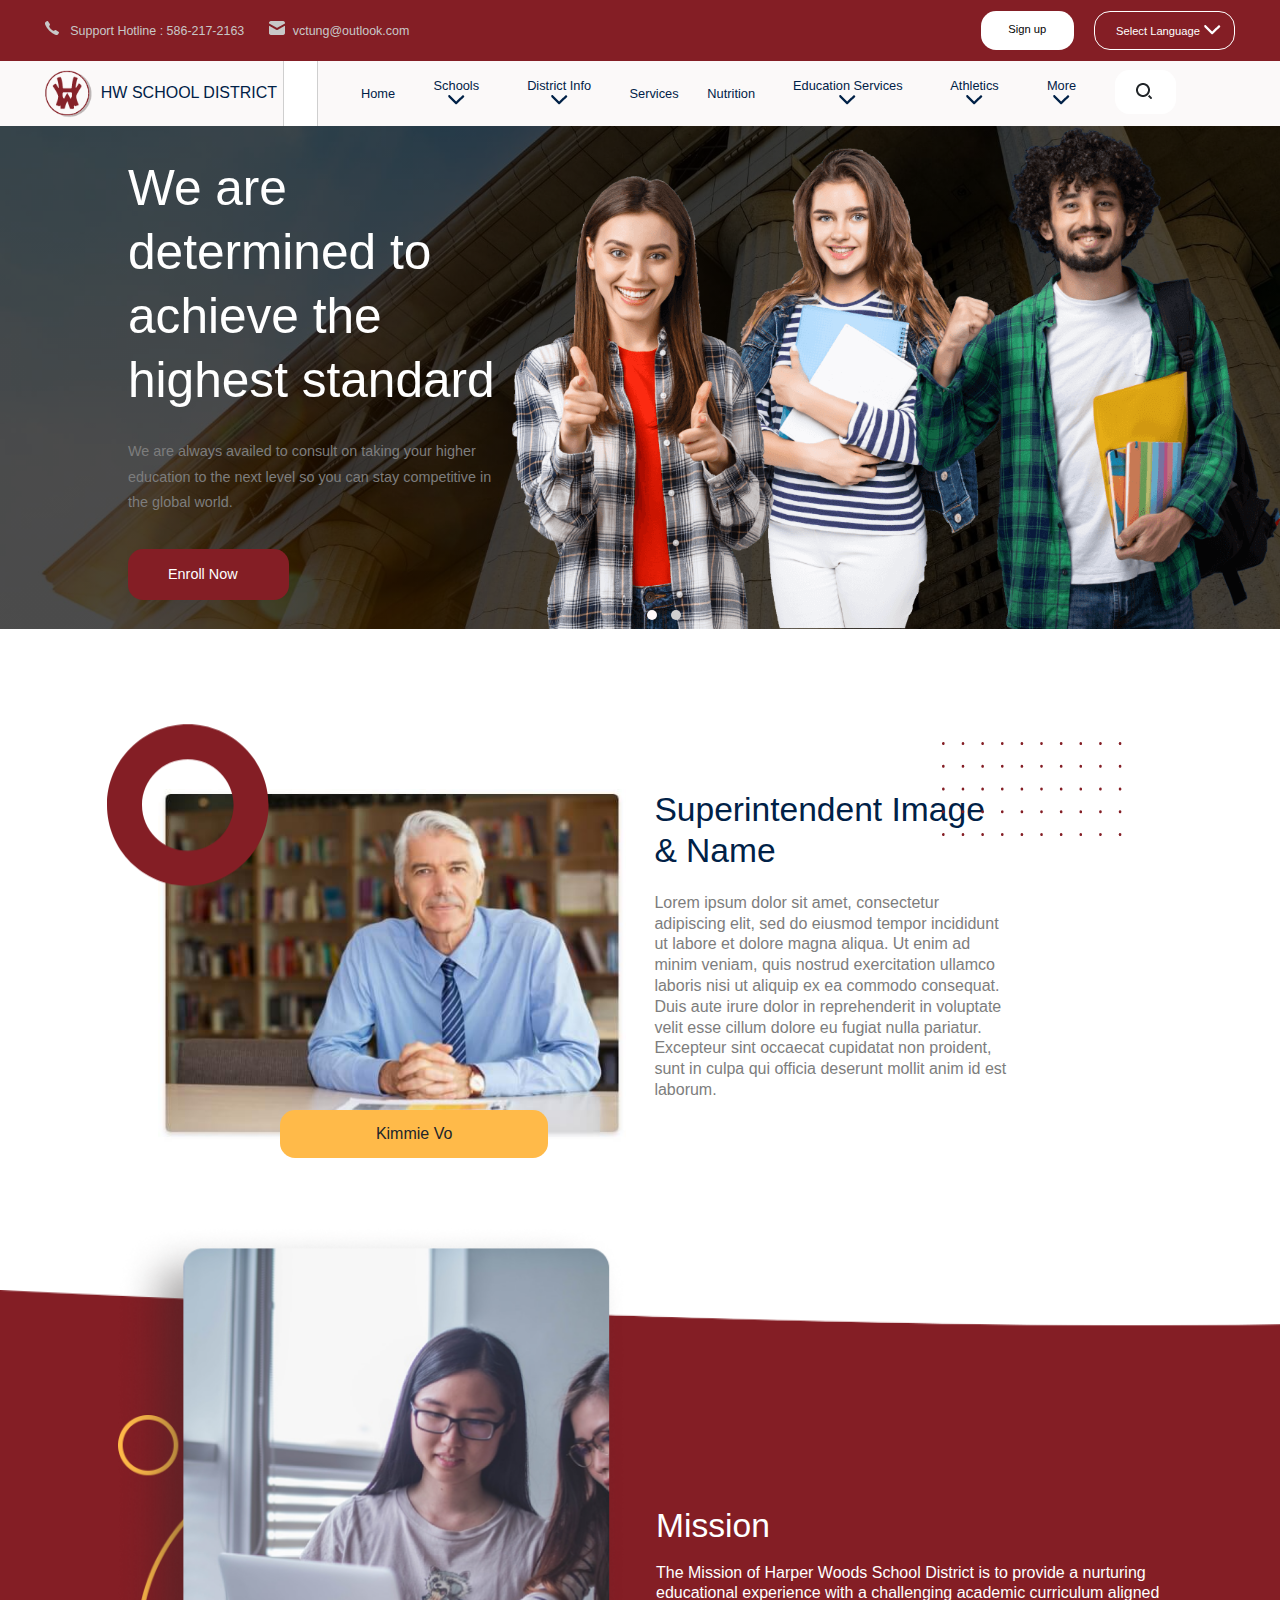
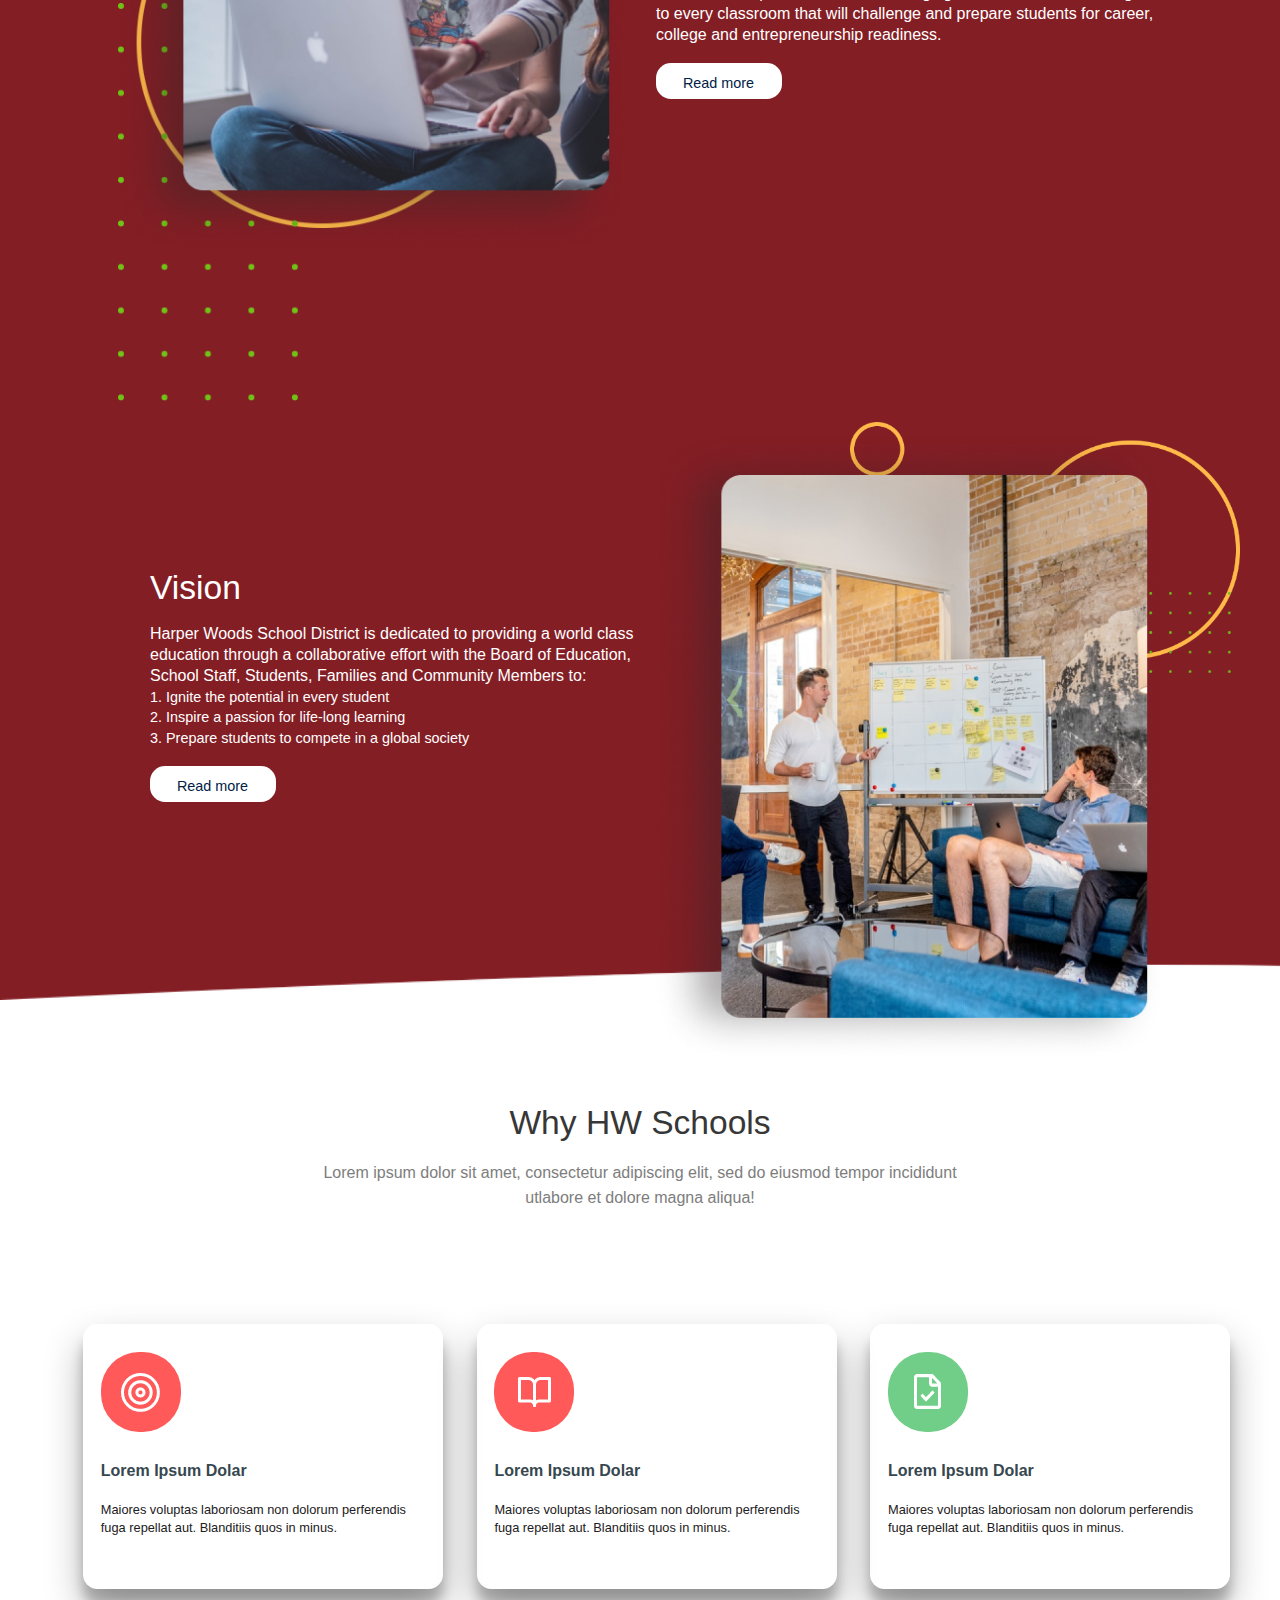
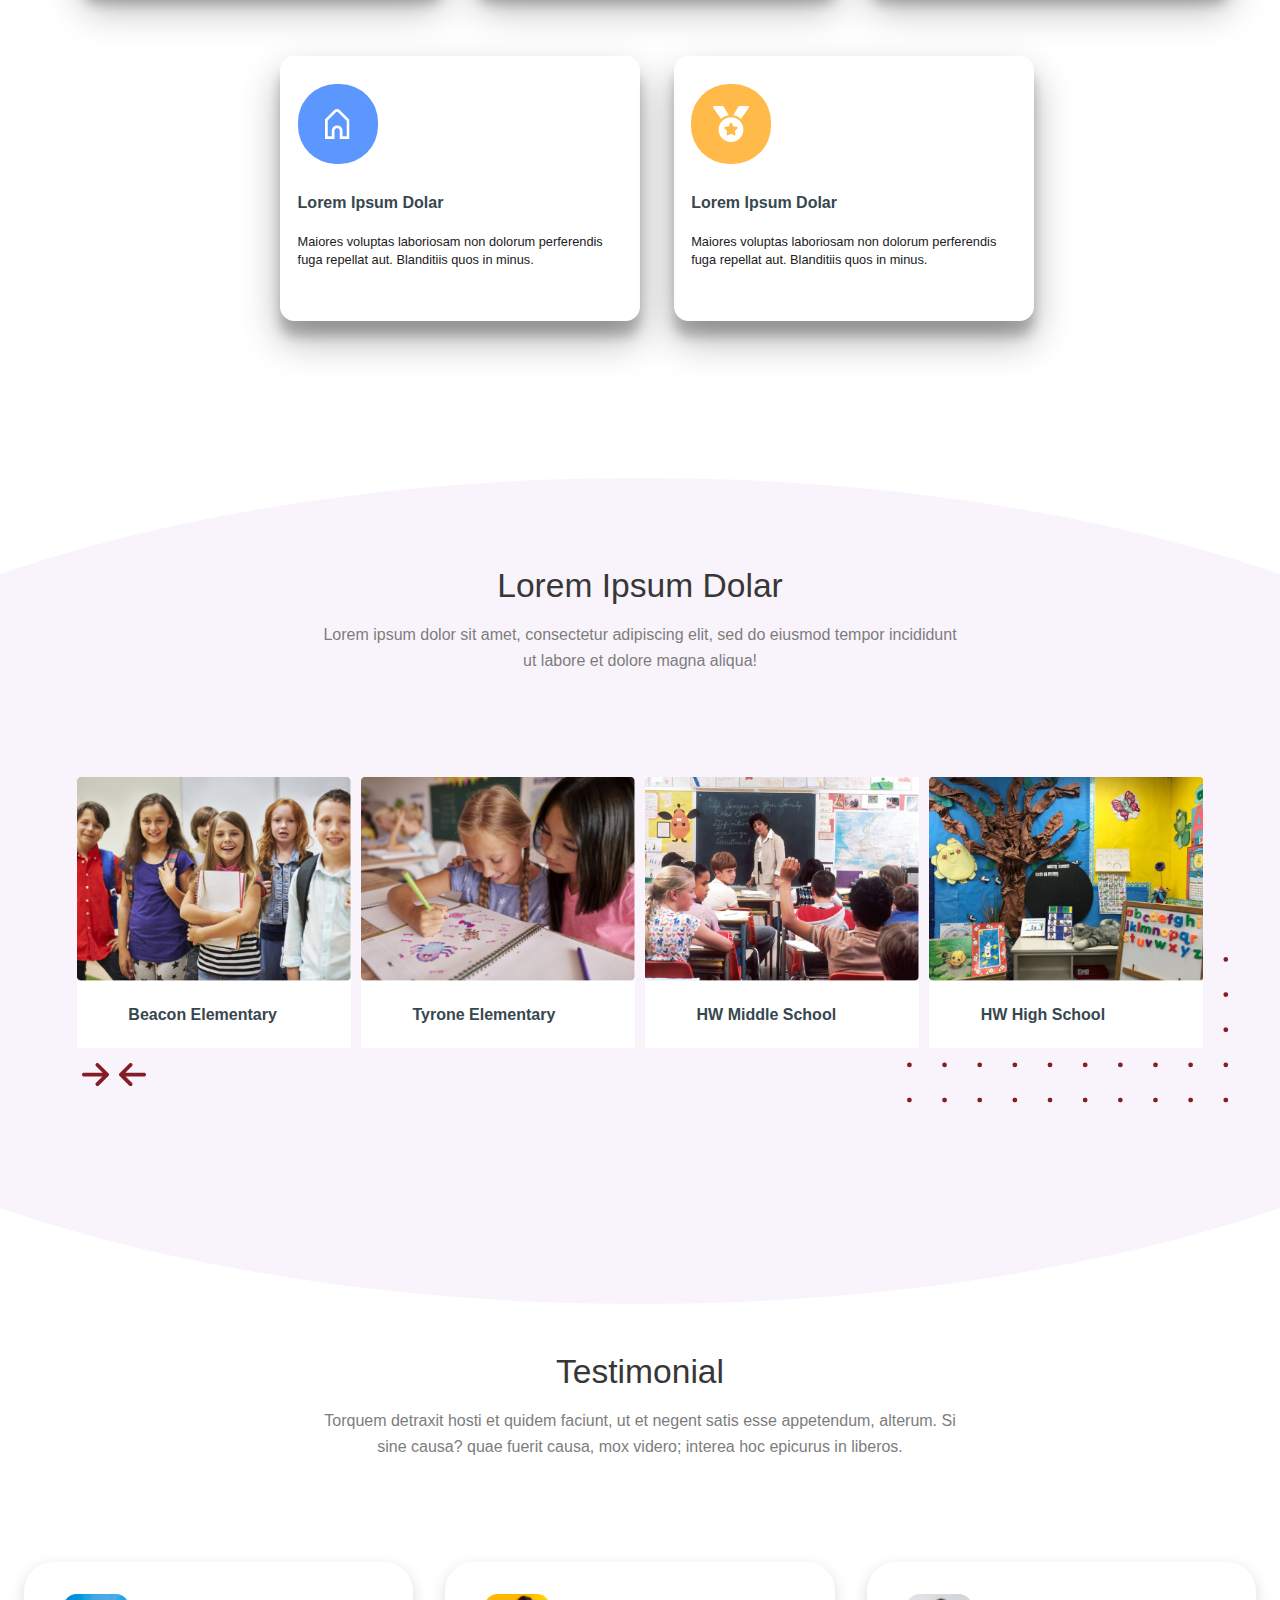
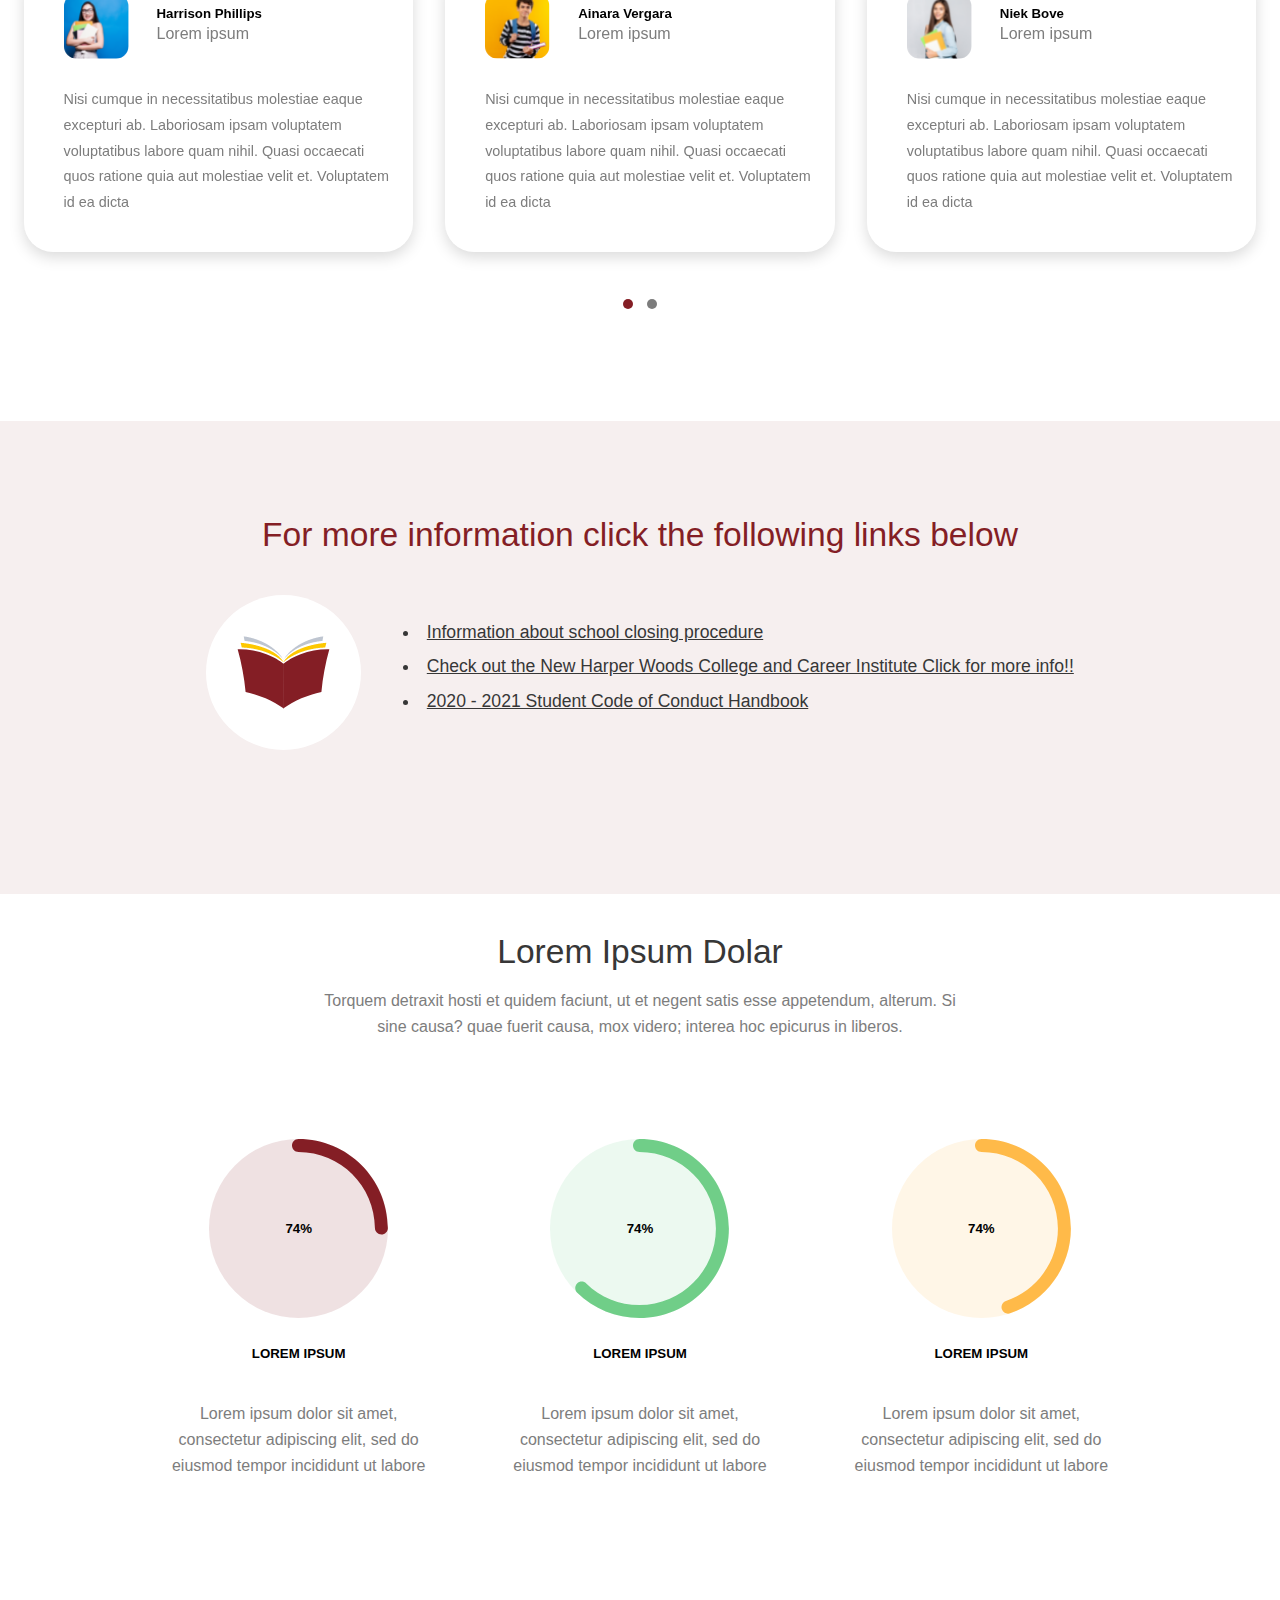
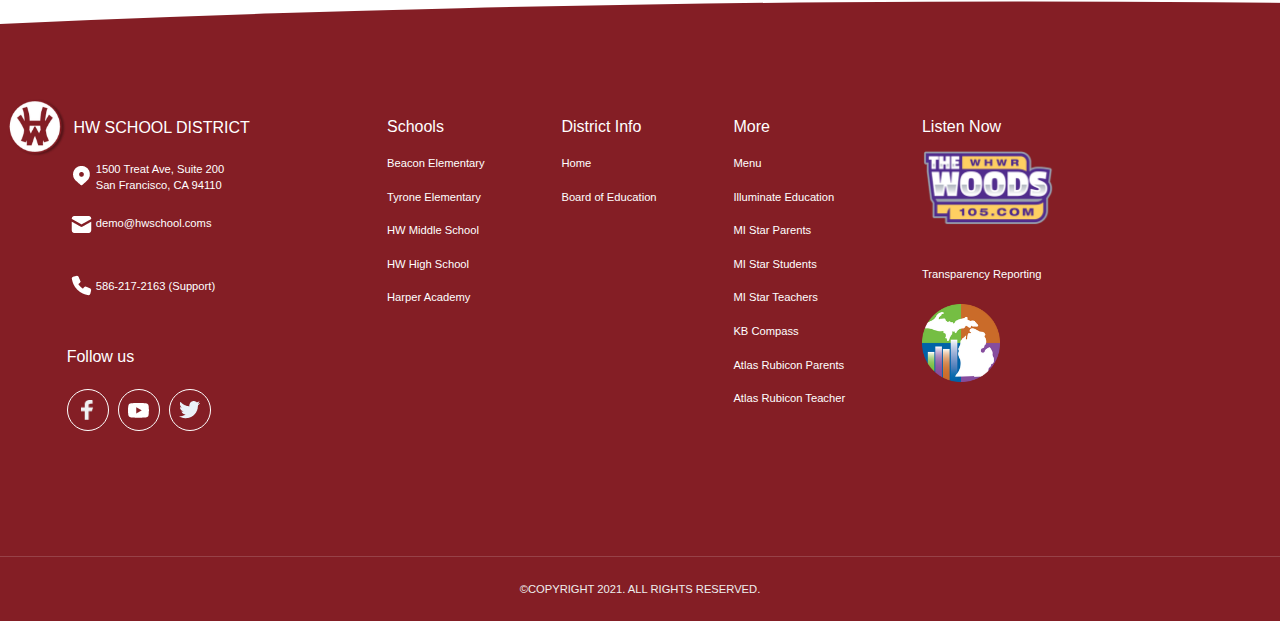
==== index.html @ 09c215c0 "saas" ====
<!DOCTYPE html>
<html lang="en">

<head>
	<meta charset="UTF-8">
	<meta http-equiv="X-UA-Compatible" content="IE=edge">
	<meta name="viewport" content="width=device-width, initial-scale=1.0">
	<title>Document</title>
	
	<link rel="stylesheet" href="./scss/owl.carousel.min.css">
	<link rel="stylesheet" href="./scss/owl.theme.default.min.css">
	<link rel="stylesheet" href="scss/style.css">
	<link rel="stylesheet" href="./scss/mobile-responsive.css">
</head>


<body>
	
		
			<div class="top-nav">
				<ul>
					<li> <a href=""><img src="./images/call.png" alt=""> Support Hotline : 586-217-2163</a> </li>
					<li><a href=""><img src="./images/letter.png" alt="">vctung@outlook.com</a></li>
				</ul>
		
				<div class="header-signup">
					<a href="#" class="btn">Sign up </a>
					<div class="header_lang"> 
						<a href="#">Select Language<i class="fas fa-chevron-down"></i></a></li>
					</div>
				</div>
			</div>

		<header>
		 <!-- Hamburger icon -->
		 <div class="toggle-btn" onclick="myFunction();">
			<span></span>
			<span></span>
			<span></span>
		 </div>
		 <!-- menu -->
		
			<div class="header-logo">
				<img src="./images/logo.png" alt="" class="logo">
				 <h1 class="header-text"> HW SCHOOL DISTRICT </h1>
				</div>
			
			<nav class="navbar" id="nav">
				<div class="header-border"></div>
				<ul class="navbar-menu">
					
					<li><a href="#">Home</a></li>	
					<li>
						<div class="dropdown">
						<button class="dropbtn">Schools <img src="./images/arrow.png" alt=""> </button>
						<div class="dropdown-content"> <a href="#">Schools 1</a> <a href="#">Schools 2</a> <a href="#">Schools 3</a> </div>
						</div>
					</li>	
					<li>
						<div class="dropdown">
						<button class="dropbtn">District Info <img src="./images/arrow.png" alt=""> </button>
						<div class="dropdown-content"> <a href="#">District Info 1</a> <a href="#">District Info 2</a> <a href="#">District Info 3</a> </div>
						</div>
					</li>
					<li><a href="#">Services</a></li>	
					<li><a href="#">Nutrition</a></li>	
					<li>
						<div class="dropdown">
						<button class="dropbtn">Education Services <img src="./images/arrow.png" alt=""> </button>
						<div class="dropdown-content"> <a href="#">Education 1</a> <a href="#">Education 2</a> <a href="#">Education 3</a> </div>
						</div>
					</li>
					<li>
						<div class="dropdown">
						<button class="dropbtn">Athletics <img src="./images/arrow.png" alt=""> </button>
						<div class="dropdown-content"> <a href="#">Athletics 1</a> <a href="#">Athletics 2</a> <a href="#">Athletics 3</a> </div>
						</div>
					</li>	
					<li>
						<div class="dropdown">
						<button class="dropbtn">More <img src="./images/arrow.png" alt=""> </button>
						<div class="dropdown-content"> <a href="#">More 1</a> <a href="#">More 2</a> <a href="#">More 3</a> </div>
						</div>
					</li>	
					<li>
						<div class="search">
							<a href=""><img src="./images/search.png" alt=""></a>
						</div>
					</li>
					
				</ul>
				
			</nav>
			
		</header>
  <!--------------- header banner start here-------------- -->
	<main>
		<div class="owl-one owl-carousel owl-theme">

			<div class="owl-slide owl__slide cover" style="background: linear-gradient(to right, rgba(0, 0, 0, 0.7), rgba(0, 0, 0, 0.7)),url(./images/background_banner.jpg);background-size: cover;
			background-repeat: no-repeat;"
			>
			 
			<div class="owl-slide-text owl-slide__text">
				
				<div class="left_owl">
					<h2 class="owl-slide-animated owl-slide-title owl__title">We are determined to 
						achieve the highest 
						standard
					</h2>
					<div class="owl-slide-animated owl-slide-subtitle mb-3 owl__para">
					<p>We are  always availed to consult on taking your higher education to the next level so you can stay competitive in the global world. </p>
					</div>
					<a class="owl_btn owl-slide-animated owl-slide-cta" href="https://unsplash.com/photos/pgR4yBMjum8" target="_blank" role="button">Enroll Now
					</a>
				</div>
			</div>
			<div class="owl_images">
				<img src="./images/team.png" alt=""  >
			</div>
				  
			</div><!--/owl-slide-->


			<div class="owl-slide owl__slide cover" style="background: linear-gradient(to right, rgba(0, 0, 0, 0.7), rgba(0, 0, 0, 0.7)),url(./images/background_banner.jpg);background-size: cover;
			background-repeat: no-repeat;"
			>
			 
			<div class="owl-slide-text owl-slide__text">
				
				<div class="left_owl">
					<h2 class="owl-slide-animated owl-slide-title owl__title">We are determined to 
						achieve the highest 
						standard
					</h2>
					<div class="owl-slide-animated owl-slide-subtitle mb-3 owl__para">
					<p>We are  always availed to consult on taking your higher education to the next level so you can stay competitive in the global world. </p>
					</div>
					<a class="owl_btn owl-slide-animated owl-slide-cta" href="https://unsplash.com/photos/pgR4yBMjum8" target="_blank" role="button">Enroll Now
					</a>
				</div>
			</div>
			<div class="owl_images">
				<img src="./images/team.png" alt=""  >
			</div>
				  
			</div><!--/owl-slide-->
		  </div>
		
	</main>
	<!-- ------------------------about section ------------------------->
	
		
	<section class="about">
		<div class="container">
			<div class="about-main-listing">
				<div class="about_left">
					<img src="./images/about.jpg" alt="" class="about-img">
					<div class="about-content">
						<img src="./images/circle_about.png" alt="" class="about-cic-img">
						
					</div>
					<div class="about-button">
						<a href="" class="about_btn">Kimmie Vo</a>
					</div>
				</div>
		
				<div class="about_right">
					<div class="about-details">
					<h3 class="about-head">Superintendent Image & Name</h3>
					<p>Lorem ipsum dolor sit amet, consectetur adipiscing 
						elit, sed do eiusmod tempor incididunt ut labore et 
						dolore magna aliqua. Ut enim ad minim veniam, 
						quis nostrud exercitation ullamco laboris nisi ut 
						aliquip ex ea commodo consequat. Duis aute irure 
						dolor in reprehenderit in voluptate velit esse cillum 
						dolore eu fugiat nulla pariatur. Excepteur sint 
						occaecat cupidatat non proident, sunt in culpa qui 
						officia deserunt mollit anim id est laborum.</p>
					</div>
					
				</div>	
	
			</div>
		</div>
	</section>

		<!-----------------~ mission and vision section~ ---------------->

		<section class="mission_vision">
			<div class="container">
				<div class="mission">
					<div class="mission-outer">
						<img src="./images/mission.png" alt="" class="misson-img">
						<div class="mission-inner">
							<img src="./images/hw-left-circle.png" alt="" class="mission-circle">
							<img src="./images/hw-left-dot.png" alt="" class="mission-dot">
						</div>
					</div>
					<div class="mission-content">
						<h3>Mission</h3>
						<p>The Mission of Harper Woods School District is to provide a nurturing educational experience with a challenging academic curriculum aligned to every classroom that will challenge and prepare students for career, college and entrepreneurship readiness.</p>
						<a href="" class="mission-btn">Read more</a>
					</div>

					
						
					
				</div>
			
				
				<div class="vision">

					<div class="vision-content">
						<h3>Vision</h3>
						<p>Harper Woods School District is dedicated to providing a world class education through a collaborative effort with the Board of Education, School Staff, Students, Families and Community Members to:</p>
							<ol>
								<li> Ignite the potential in every student</li>
								<li> Inspire a passion for life-long learning</li>
								<li>Prepare students to compete in a global society</li>
							</ol>
						<a href="" class="vision-btn">Read more</a>
					</div>

					<div class="vision-outer">
						<img src="./images/vision.png" alt="" class="misson-img">
						<div class="vision-inner">
							<img src="./images/hw-right-circle.png" alt="" class="vision-circle">
							<img src="./images/hw-right-dot.png" alt="" class="vision-dot">
						</div>
					</div>
						
					
				</div>
				
			</div>
		</section>
		<!----------------- HW Schools --------------------->
		<section class="hw-school">
			<div class="section-head-heading">
			<h3>Why HW Schools</h3>
			<p>Lorem ipsum dolor sit amet, consectetur adipiscing elit, sed do eiusmod tempor incididunt utlabore et dolore magna aliqua!</p>
			</div>

			<div class="card-section">
				<div class="card">
					<div class="card-icon">
						<img src="./images/Icon feather-target.png" alt="" class="card_img">
					</div>
					<div class="card-details">
						<h4>Lorem Ipsum Dolar</h4>
						<p>Maiores voluptas laboriosam non dolorum perferendis fuga repellat aut. Blanditiis quos in minus.</p>
					</div>
					<a href=""></a>
				</div>

				<div class="card">
					<div class="card-icon">
						<img src="./images/Icon feather-book-open.png" alt="" class="card_img">
					</div>
					<div class="card-details">
						<h4>Lorem Ipsum Dolar</h4>
						<p>Maiores voluptas laboriosam non dolorum perferendis fuga repellat aut. Blanditiis quos in minus.</p>
					</div>
					<a href=""></a>
				</div>

				<div class="card">
					<div class="card-icon card-green">
						<img src="./images/icon-maps-track_24px.png" alt="" class="card_img">
					</div>
					<div class="card-details">
						<h4>Lorem Ipsum Dolar</h4>
						<p>Maiores voluptas laboriosam non dolorum perferendis fuga repellat aut. Blanditiis quos in minus.</p>
					</div>
					<a href=""></a>
				</div>

				<div class="card">
					<div class="card-icon card-blue">
						<img src="./images/home.png" alt="" class="card_img">
					</div>
					<div class="card-details">
						<h4>Lorem Ipsum Dolar</h4>
						<p>Maiores voluptas laboriosam non dolorum perferendis fuga repellat aut. Blanditiis quos in minus.</p>
					</div>
					<a href=""></a>
				</div>

				<div class="card">
					<div class="card-icon card-yellow">
						<img src="./images/Icon awesome-medal.png" alt="" class="card_img">
					</div>
					<div class="card-details">
						<h4>Lorem Ipsum Dolar</h4>
						<p>Maiores voluptas laboriosam non dolorum perferendis fuga repellat aut. Blanditiis quos in minus.</p>
					</div>
					<a href=""></a>
				</div>
			</div>
				
		</section>

		<!----------------- Lorem Ipsum Dolar --------------------->
		<section class="slider">
			<!-- <div class="container "> -->
				<div class="section-head-heading">
				<h3>Lorem Ipsum Dolar</h3>
				<p>Lorem ipsum dolor sit amet, consectetur adipiscing elit, sed do eiusmod tempor incididunt ut 
					labore et dolore magna aliqua!</p>
				</div>
				<!-- carousel -->
				<div class="owl-two owl-carousel owl-theme">
					<div class="item slider-one">
						<img src="./images/child.png" alt="">
						<h4>Beacon Elementary</h4>
					</div>
					<div class="item slider-one">
						<img src="./images/teacher-mentor.png" alt="">
						<h4>Tyrone Elementary</h4>
					</div>
					<div class="item slider-one">
						<img src="./images/class.png" alt="">
						<h4>HW Middle School</h4>
					</div>
					<div class="item slider-one">
						<img src="./images/drawing-rom.png" alt="">
						<h4>HW High School</h4>
					</div>
					<div class="item slider-one">
						<img src="./images/child.png" alt="">
						<h4>Beacon Elementary</h4>
					</div>

				</div>
				<!-- <div class="slider-dots">
					<img src="./images/slider-dotss.png" alt="">
				</div> -->
			<!-- </div> -->
		</section>
		<!----------------- Testimonal --------------------->
		<section class="testimonal-section">
			<div class="container">
				<div class="section-head-heading">
					<h3>Testimonial</h3>
					<p>Torquem detraxit hosti et quidem faciunt, ut et negent satis esse appetendum, alterum. Si sine causa? quae fuerit causa, mox videro; interea hoc epicurus in liberos.</p>
				</div>
				<div class="owl-three owl-carousel owl-theme">
					<div class="item testimonal">
						<div class="testimonal-header">
							<img src="./images/Harrison Phillips.png" alt="" style="max-width: 65px;">
							<div class="testimonal-title">
								<h5>Harrison Phillips</h5>
								<p>Lorem ipsum</p>
							</div>
						</div>
						<div class="testimonal-content">
							<p>Nisi cumque in necessitatibus molestiae 
								eaque excepturi ab. Laboriosam ipsam 
								voluptatem voluptatibus labore quam nihil. 
								Quasi occaecati quos ratione quia aut 
								molestiae velit et. Voluptatem id ea dicta</p>
						</div>
					</div>
					<div class="item testimonal">
						<div class="testimonal-header">
							<img src="./images/Ainara Vergara.png" alt="" style="max-width: 65px;">
							<div class="testimonal-title">
								<h5>Ainara Vergara</h5>
								<p>Lorem ipsum</p>
							</div>
						</div>
						<div class="testimonal-content">
							<p>Nisi cumque in necessitatibus molestiae 
								eaque excepturi ab. Laboriosam ipsam 
								voluptatem voluptatibus labore quam nihil. 
								Quasi occaecati quos ratione quia aut 
								molestiae velit et. Voluptatem id ea dicta</p>
						</div>
					</div>
					<div class="item testimonal">
						<div class="testimonal-header">
							<img src="./images/Niek Bove.png" alt="" style="max-width: 65px;">
							<div class="testimonal-title">
								<h5>Niek Bove</h5>
								<p>Lorem ipsum</p>
							</div>
						</div>
						<div class="testimonal-content">
							<p>Nisi cumque in necessitatibus molestiae 
								eaque excepturi ab. Laboriosam ipsam 
								voluptatem voluptatibus labore quam nihil. 
								Quasi occaecati quos ratione quia aut 
								molestiae velit et. Voluptatem id ea dicta</p>
						</div>
					</div>
					<div class="item testimonal">
						<div class="testimonal-header">
							<img src="./images/Harrison Phillips.png" alt="" style="max-width: 65px;">
							<div class="testimonal-title">
								<h5>Harrison Phillips</h5>
								<p>Lorem ipsum</p>
							</div>
						</div>
						<div class="testimonal-content">
							<p>Nisi cumque in necessitatibus molestiae 
								eaque excepturi ab. Laboriosam ipsam 
								voluptatem voluptatibus labore quam nihil. 
								Quasi occaecati quos ratione quia aut 
								molestiae velit et. Voluptatem id ea dicta</p>
						</div>
					</div>
					<div class="item testimonal">
						<div class="testimonal-header">
							<img src="./images/Ainara Vergara.png" alt="" style="max-width: 65px;">
							<div class="testimonal-title">
								<h5>Ainara Vergara</h5>
								<p>Lorem ipsum</p>
							</div>
						</div>
						<div class="testimonal-content">
							<p>Nisi cumque in necessitatibus molestiae 
								eaque excepturi ab. Laboriosam ipsam 
								voluptatem voluptatibus labore quam nihil. 
								Quasi occaecati quos ratione quia aut 
								molestiae velit et. Voluptatem id ea dicta</p>
						</div>
					</div>
					<div class="item testimonal">
						<div class="testimonal-header">
							<img src="./images/Niek Bove.png" alt="" style="max-width: 65px;">
							<div class="testimonal-title">
								<h5>Niek Bove</h5>
								<p>Lorem ipsum</p>
							</div>
						</div>
						<div class="testimonal-content">
							<p>Nisi cumque in necessitatibus molestiae 
								eaque excepturi ab. Laboriosam ipsam 
								voluptatem voluptatibus labore quam nihil. 
								Quasi occaecati quos ratione quia aut 
								molestiae velit et. Voluptatem id ea dicta</p>
						</div>
					</div>
				</div>
			</div>
		</section>

		<!----------------- Info --------------------->
		<section class="info">
			<div class="conatiner">
				<h3>For more information click the following links below</h3>
				<div class="info-content">
					<img src="./images/info-guide.png" alt="">
					<ul>
						<li><a href="">Information about school closing procedure</a></li>
						<li><a href="">Check out the New Harper Woods College and Career Institute   Click for more  info!!</a></li>
						<li><a href="">2020 - 2021 Student Code of Conduct Handbook</a></li>
					</ul>
				</div>
			</div>
		</section>
		<!----------------- loremum --------------------->
		<section class="progress-section">
			<div class="container">
				<div class="section-head-heading">
					<h3>Lorem Ipsum Dolar</h3>
					<p>Torquem detraxit hosti et quidem faciunt, ut et negent satis esse appetendum, alterum. Si sine causa? quae fuerit causa, mox videro; interea hoc epicurus in liberos.</p>
				</div>
				<div class="progress">
					<div class="card-progress">
						<div class="progress-percentage progress-percentage-red">
							<h5>74%</h5>
						</div>
						<div class="progress-content">
							<h5>LOREM IPSUM</h5>
							<p>Lorem ipsum dolor sit amet, consectetur 
							adipiscing elit, sed do eiusmod tempor 
							incididunt ut labore </p>
						</div>
					</div>
					<div class="card-progress">
						<div class="progress-percentage progress-percentage-green">
							<h5>74%</h5>
						</div>
						<div class="progress-content">
							<h5>LOREM IPSUM</h5>
							<p>Lorem ipsum dolor sit amet, consectetur 
							adipiscing elit, sed do eiusmod tempor 
							incididunt ut labore </p>
						</div>
					</div>
					<div class="card-progress">
						<div class="progress-percentage progress-percentage-orange">
							<h5>74%</h5>
						</div>
						<div class="progress-content">
							<h5>LOREM IPSUM</h5>
							<p>Lorem ipsum dolor sit amet, consectetur 
							adipiscing elit, sed do eiusmod tempor 
							incididunt ut labore </p>
						</div>
					</div>
				</div>
			</div>
		</section>

		<footer class="footer">
			<div class="container">
				<div class="footer-top">
					
						<div class="footer__addr">
							<div class="footer-logo">
								<img src="./images/footer-logo.png" alt="" class="footer-logo-img">
								<h1 class="footer-text"> HW SCHOOL DISTRICT </h1>
							</div>
							<div class="footer-info">
								<p class="location-text"><img src="./images/location.png" alt="" class="footer-address location">1500 Treat Ave, Suite 200 San Francisco, CA 94110</p>
										
								<p>	<a href="mailto:demo@hwschool.com"><img src="./images/email.png" alt="" class="footer-address email">demo@hwschool.coms</a></p>
					
									<p class="text-phone"><img src="./images/phone.png" alt="" class="footer-address phone">586-217-2163 (Support)</p>
			
								<div class="follow">
									<h1 class="follow-text">Follow us</h1>
										<div class="social-icon">
											<div class="circle-social">
												<img src="./images/facebook.png" alt="" class="facebook-icon">
											</div>
											<div class="circle-social">
												<img src="./images/youtube.png" alt="" class="youtube-icon">
											</div>
											<div class="circle-social">
												<img src="./images/twitter.png" alt="" class="twitter-icon">
											</div>
										</div>
								</div>
			
							</div>
						</div>
							<ul class="footer__nav">
							<li class="nav__item">
								<h2 class="nav__title">Schools</h2>
						
								<ul class="nav__ul">
								<li>
									<a href="#">Beacon Elementary</a>
								</li>
						
								<li>
									<a href="#">Tyrone Elementary</a>
								</li>
									
								<li>
									<a href="#">HW Middle School</a>
								</li>
								<li>
									<a href="#">HW High School</a>
								</li>
								<li>
									<a href="#">Harper Academy</a>
								</li>
								</ul>
							</li>
				
							<li class="nav__item">
								<h2 class="nav__title">District Info</h2>
						
								<ul class="nav__ul">
									<li>
										<a href="#">Home</a>
									</li>
									
									<li>
										<a href="#">Board of Education</a>
									</li>
									
								</ul>
							</li>
							
							
							<li class="nav__item">
								<h2 class="nav__title">More</h2>
								
								<ul class="nav__ul">
								<li>
									<a href="#">Menu</a>
								</li>
								
								<li>
									<a href="#">Illuminate Education</a>
								</li>
								
								<li>
									<a href="#">MI Star Parents</a>
								</li>
								<li>
									<a href="">MI Star Students</a>
								</li>
								<li>
									<a href="">MI Star Teachers</a>
								</li>
								<li>
									<a href="">KB Compass</a>
								</li>
								<li>
									<a href="">Atlas Rubicon Parents</a>
								</li>
								<li>
									<a href="">Atlas Rubicon Teacher</a>
								</li>
								</ul>
							</li>
				
							<li class="nav__item">
								<h2 class="nav__title">Listen Now</h2>
								
								<ul class="nav__ul">
								<li class="menu-img">
									<a href="#"><img src="./images/footer-img1.png" alt=""></a>
								</li>
								
								<li>
									<a href="#">Transparency Reporting</a>
								</li>
								<li class="menu-img-two">
									<a href=""><img src="./images/footer-img2.png" alt=""></a>
								</li>
								</ul>
							</li>
							</ul>
				</div>
						
				
			</div>
			<div class="legal">
				<p>&copy;COPYRIGHT 2021. ​ALL RIGHTS RESERVED.</p>
				
				<!-- <div class="legal__links">
					<span>Made with <span class="heart">♥</span> remotely from Anywhere</span>
				</div> -->
				</div>
		  </footer>

	<script src="./js/jquery-3.6.0.slim.min.js"></script>
	<script src="./js/owl.carousel.min.js"></script>
	<script src="./js/custom.js"></script>
	<script>
		function myFunction(){
    	var navmenu =document.getElementById('nav');
    	navmenu.classList.toggle('show');
}
	</script>
</body>

</html>
---- scss/style.css ----
:root {
  --white: #f9f9f9;
  --black: #36383F;
  --gray: #85888C;
}

@font-face {
  font-family: "circular-std-black", sans-serif;
  src: url("../font/CircularStd-Black.woff2") format("woff2"), url("../font/CircularStd-Black.woff") format("woff"), url("../font/CircularStd-Black.ttf") format("truetype");
}
@font-face {
  font-family: "circular-std-book", sans-serif;
  src: url("../font/CircularStd-Book.woff2") format("woff2"), url("../font/CircularStd-Book.woff") format("woff"), url("../font/CircularStd-Book.ttf") format("truetype");
}
@font-face {
  font-family: "circular-std-bold", sans-serif;
  src: url("../font/CircularStd-Bold.woff2") format("woff2"), url("../font/CircularStd-Bold.woff") format("woff"), url("../font/CircularStd-Bold.ttf") format("truetype");
}
@font-face {
  font-family: "circular-std-medium", sans-serif;
  src: url("../font/CircularStd-Medium.woff2") format("woff2"), url("../font/CircularStd-Medium.woff") format("woff"), url("../font/CircularStd-Medium.ttf") format("truetype");
}
/*------ roboto font---------*/
@font-face {
  font-family: "Roboto-regular", sans-serif;
  src: url("../font/Roboto-Regular.woff2") format("woff2"), url("../font/Roboto-Regular.woff") format("woff"), url("../font/Roboto-Regular.ttf") format("truetype");
}
@font-face {
  font-family: "Roboto-bold", sans-serif;
  src: url("../font/Roboto-Bold.woff2") format("woff2"), url("../font/Roboto-Bold.woff") format("woff"), url("../font/Roboto-Bold.ttf") format("truetype");
}
* {
  margin: 0;
  padding: 0;
  box-sizing: border-box;
  font-family: "circular-std-book", sans-serif;
}

h1, h2, h3, h4 {
  font-family: "circular-std-bold", sans-serif;
}

a {
  text-decoration: none;
  color: #002147;
  font-family: "circular-std-book", sans-serif;
}

ul {
  margin: 0;
  padding: 0;
  display: inline-block;
  list-style: none;
}

h1 {
  font-size: 3rem;
  line-height: 4.1rem;
  color: #FFFFFF;
}

h2 {
  font-size: 3.1rem;
  color: #FFFFFF;
  line-height: 4rem;
  font-weight: 400;
}

h3 {
  font-size: 2.1rem;
  line-height: 2.3rem;
  color: #373737;
  font-weight: 400;
  font-family: "circular-std-bold", sans-serif;
}

h4 {
  font-size: 1rem;
  line-height: 1.6rem;
  color: #37474F;
  transition: 0.6s all;
}

p {
  color: #7D7D7D;
  font-size: 1rem;
  line-height: 1.6rem;
  font-family: "circular-std-book", sans-serif;
}

.container {
  width: 100%;
  max-width: 1265px;
  margin: 0 auto;
}

/*=========== header section start here=========*/
.top-nav {
  width: 100%;
  height: 3.8rem;
  background-color: #841E25;
  padding: 0rem 2.8rem;
  display: flex;
  align-items: center;
  justify-content: space-between;
}
.top-nav li a {
  color: #C8C8C8;
  font-size: 0.78rem;
  font-family: "circular-std", sans-serif;
}
.top-nav li img {
  padding-right: 8px;
}

.header-signup {
  display: flex;
}
.header-signup .btn {
  padding: 0.7rem 1.75rem 0.5rem 1.68rem;
  border-radius: 0.94rem;
  border: none;
  font-size: 0.7rem;
  line-height: 0.94rem;
  background-color: #FFFFFF;
  display: inline-block;
  color: #040404;
  margin-right: 1.25rem;
}

.header_lang {
  border: 1px solid #FFFFFF;
  border-radius: 1rem;
  padding: 0.6rem 0.8rem 0.6rem 1.3rem;
}
.header_lang a {
  border-radius: 0.94rem;
  font-size: 0.7rem;
  line-height: 0.94rem;
  color: #FFFFFF;
}
.header_lang::after {
  content: url("../images/arrow-light.png");
  display: inline-block;
}

.top-nav li {
  display: inline-block;
  padding-right: 20px;
}

.top-nav li:last-child {
  padding-right: 0px;
}

header {
  position: relative;
  display: flex;
  background-color: #FBF9F9;
  align-items: center;
  padding: 0 2.8rem;
  height: 4.1rem;
}

.header-logo {
  flex: 0 0 20%;
  display: flex;
  align-items: center;
}
.header-logo .logo {
  max-width: 3rem;
  height: 3rem;
  vertical-align: middle;
}
.header-logo .header-text {
  font-size: 1rem;
  line-height: 1.3rem;
  padding-left: 8px;
  color: #002147;
  font-weight: 400;
  display: inline-block;
  font-family: "circular-std-black", sans-serif;
}

.header-border {
  border: 1px solid #cfcfcf;
  border-width: 0 1px;
  width: 2.2rem;
  height: 4.1rem;
  background-color: #FFFFFF;
  margin-right: 2.7rem;
}

.navbar {
  flex: 0 0 75%;
  display: flex;
  height: 4.1rem;
  align-items: center;
  justify-content: flex-end;
  margin: 0px;
}
.navbar .navbar-menu {
  margin: 0px;
  padding: 0px;
  display: flex;
  align-items: center;
  justify-content: end;
}
.navbar .navbar-menu li {
  display: inline-block;
}
.navbar .navbar-menu li a {
  font-size: 0.8rem;
  padding-right: 1.8rem;
  display: block;
  font-family: "circular-std-medium", sans-serif;
  font-weight: 400;
}

.search {
  position: relative;
  background-color: #FFFFFF;
  padding: 0.6rem 1.1rem;
  border-radius: 0.9rem;
  width: 61px;
  height: 44px;
  display: inline-block;
}
.search a {
  position: absolute;
}

.dropbtn {
  background-color: transparent;
  color: #002147;
  padding-right: 1.8rem;
  font-size: 0.8rem;
  border: none;
  cursor: pointer;
}

.dropdown {
  position: relative;
  display: inline-block;
}

.dropdown-content {
  display: none;
  position: absolute;
  background-color: #f9f9f9;
  min-width: 160px;
  box-shadow: 0px 8px 16px 0px rgba(0, 0, 0, 0.2);
  z-index: 2;
}

.dropdown-content a {
  color: black;
  padding: 12px 16px;
  text-decoration: none;
  display: block;
}

.dropdown-content a:hover {
  background-color: #f1f1f1;
}

.dropdown:hover .dropdown-content {
  display: block;
}

.dropdown:hover .dropbtn {
  background-color: transparent;
}

.toggle-btn {
  width: 30px;
  position: absolute;
  right: 30px;
  top: 15px;
  display: none;
}
.toggle-btn span {
  width: 100%;
  height: 12px;
  background-color: #000;
  border: 0px solid #fff;
  border-width: 0px 0 8px 0;
  float: left;
  margin-bottom: 0;
}
.toggle-btn span:last-child {
  border: none;
  height: 4px;
}

/*=================owl carousel============= */
.owl-slide__text {
  flex: 1 0 40%;
  align-self: center;
}
.owl-slide__text img {
  width: 100%;
}

.left_owl {
  padding-left: 8rem;
}
.left_owl .owl__para {
  margin: 1.7rem 0 2.1rem;
}
.left_owl .owl__para p {
  font-size: 0.9rem;
}
.left_owl .owl_btn {
  padding: 0.7rem 1.75rem 0.5rem 1.68rem;
  border-radius: 0.94rem;
  border: none;
  font-size: 0.7rem;
  line-height: 0.94rem;
  background-color: #841E25;
  display: inline-block;
  padding: 0.7rem 2.5rem;
  color: #FFFFFF;
  font-size: 0.9rem;
  line-height: 1.7rem;
}
.left_owl .owl_btn::after {
  content: url("../images/arrow-forward.png");
  width: 16px;
  height: 16px;
  margin-left: 7px;
  vertical-align: middle;
}

.owl_images {
  flex: 1 0 60%;
  align-self: flex-end;
  position: relative;
}

main .owl-carousel .owl-item img {
  height: 100%;
  -o-object-fit: cover;
     object-fit: cover;
}

.owl__slide {
  display: flex;
  align-items: center;
}

.owl-one .owl-dots .owl-dot.active span {
  background: #FEF9FA;
}
.owl-one .owl-dots .owl-dot span {
  background: #CFCFCF;
}
.owl-one .owl-dots {
  position: absolute;
  left: 50%;
  bottom: 0;
}
.owl-one .owl-carousel .owl-slide {
  position: relative;
  height: 100vh;
  background-color: lightgray;
}
.owl-one .owl-theme .owl-dots .owl-dot span {
  width: 14px;
  height: 14px;
  background: #cfcfcf;
}
.owl-one .owl-theme .owl-dots .owl-dot.active span, .owl-one .owl-theme .owl-dots .owl-dot:hover span {
  background: #FFFFFF;
}

.about {
  background: #FFFFFF;
  max-width: 73%;
  margin: 0 auto;
  padding: 5rem 0 0rem 0;
  margin-top: 5rem;
  margin-bottom: 9rem;
}

.about-main-listing {
  display: flex;
  justify-content: center;
}

.about_left {
  flex: 0 0 50%;
  text-align: center;
  position: relative;
}
.about_left .about-img {
  max-width: 541px;
  width: 100%;
}
.about_left .about-content {
  position: absolute;
  top: 0;
  left: -11%;
  transform: translate(0%, -39%);
}
.about_left .about-content .about-cic-img {
  width: 100%;
}
.about_left .about-button {
  position: absolute;
  left: 26%;
  top: 90%;
}
.about_left .about-button .about_btn {
  padding: 0.7rem 1.75rem 0.5rem 1.68rem;
  border-radius: 0.94rem;
  border: none;
  font-size: 0.7rem;
  line-height: 0.94rem;
  background-color: #FFBA49;
  display: inline-block;
  color: #212529;
  padding: 1rem 6rem;
  font-size: 1rem;
  line-height: 1rem;
}

.about_right {
  flex: 0 0 50%;
  margin-left: 1.8rem;
}
.about_right .about-dot-img {
  max-width: 179px;
  height: 94px;
}

.about-details {
  padding-right: 7rem;
  position: relative;
}
.about-details h3 {
  padding-bottom: 1.3rem;
  line-height: 2.6rem;
  color: #002147;
}
.about-details p {
  font-size: 1rem;
  line-height: 1.3rem;
}
.about-details .about-dots {
  text-align: right;
}

.about-head::after {
  content: url("../images/about-dot.png");
  position: absolute;
  top: -15%;
  right: 0%;
}

/*---------- ~mission and vision~ ---------------*/
.mission_vision {
  height: 100%;
  background-color: #841e25;
  background: url(../images/brow.png);
  width: 100%;
  background-size: cover;
}

.mission {
  display: flex;
  justify-content: center;
  width: 80%;
  margin: 0 auto;
  padding-bottom: 3.4rem;
}

.mission-outer {
  position: relative;
  z-index: 1;
  flex: 0 0 50%;
}
.mission-outer .misson-img {
  width: 100%;
  max-width: 511px;
  transform: translateY(-10%);
}

.mission-inner .mission-circle {
  width: 100%;
  max-width: 390px;
  position: absolute;
  z-index: -1;
  top: 20%;
  left: 0;
}
.mission-inner .mission-dot {
  width: 100%;
  max-width: 180px;
  position: absolute;
  left: 0;
  top: 50%;
  z-index: -1;
}

.mission-content {
  flex: 0 0 50%;
  align-self: center;
  margin-left: 2rem;
}
.mission-content h3 {
  color: #FFFFFF;
}
.mission-content p {
  line-height: 1.3rem;
  padding: 1.1rem 0;
  color: #FFFFFF;
  font-family: "Roboto", sans-serif;
}
.mission-content .mission-btn {
  padding: 0.7rem 1.75rem 0.5rem 1.68rem;
  border-radius: 0.94rem;
  border: none;
  font-size: 0.7rem;
  line-height: 0.94rem;
  background-color: #FFFFFF;
  display: inline-block;
  font-family: "circular-std-book", sans-serif;
  font-size: 0.9rem;
  line-height: 1rem;
}

.vision {
  display: flex;
  justify-content: center;
  width: 80%;
  margin: 0 auto;
}

.vision-outer {
  position: relative;
  z-index: 1;
  flex: 0 0 50%;
}
.vision-outer .misson-img {
  width: 100%;
  max-width: 511px;
  transform: translateY(10%);
}

.vision-inner .vision-circle {
  width: 100%;
  max-width: 390px;
  position: absolute;
  top: 8%;
  right: 0%;
  transform: translateX(20%);
  z-index: -1;
}
.vision-inner .vision-dot {
  width: 100%;
  max-width: 180px;
  position: absolute;
  left: 78%;
  top: 35%;
  z-index: -1;
}

.vision-content {
  flex: 0 0 50%;
  margin-left: 2rem;
  align-self: center;
}
.vision-content h3 {
  color: #FFFFFF;
  margin-bottom: 1.1rem;
}
.vision-content p {
  line-height: 1.3rem;
  color: #FFFFFF;
  font-family: "Roboto", sans-serif;
}
.vision-content ol li {
  list-style-position: inside;
  color: #FFFFFF;
  font-family: "Roboto", sans-serif;
  font-size: 0.9rem;
  line-height: 1.3rem;
}
.vision-content .vision-btn {
  padding: 0.7rem 1.75rem 0.5rem 1.68rem;
  border-radius: 0.94rem;
  border: none;
  font-size: 0.7rem;
  line-height: 0.94rem;
  background-color: #FFFFFF;
  display: inline-block;
  font-size: 0.9rem;
  line-height: 1rem;
  margin-top: 1.1rem;
  font-family: "circular-std-book", sans-serif;
}

/*---------- ~card~ ---------------*/
.hw-school {
  padding: 6.6rem 0 0 0;
}

.section-head-heading {
  text-align: center;
}
.section-head-heading h3 {
  margin-bottom: 1.1rem;
}
.section-head-heading p {
  font-family: "Roboto", sans-serif;
  max-width: 40rem;
  margin: 0 auto;
}

.card-section {
  padding: 5.1rem 0 7.6rem 0;
  display: flex;
  flex-wrap: wrap;
  justify-content: center;
}

.card {
  max-width: 360px;
  padding: 1.75rem 1.1rem 3.3rem 1.1rem;
  box-shadow: rgba(0, 0, 0, 0.3) 0px 19px 38px, rgba(0, 0, 0, 0.22) 0px 15px 12px;
  z-index: 1;
  position: relative;
  transition: 0.6s all;
  margin: 2rem 0 2.2rem 2.1rem;
  cursor: pointer;
  border-radius: 0.9rem;
}
.card:hover .card-icon {
  border: 1px solid #FFFFFF;
  background-color: transparent;
}
.card:hover p, .card:hover h4 {
  color: white;
  transition: 0.6s all;
}

.card a {
  position: absolute;
  height: 100%;
  width: 100%;
  top: 0;
  left: 0;
}

.card:hover {
  background: #841E25;
  box-shadow: none;
}

.card-details h4 {
  padding: 1.6rem 0 1.1rem 0;
}
.card-details p {
  color: #1C2021;
  font-size: 0.8rem;
  line-height: 1.1rem;
  transition: 0.6s all;
}

.card-icon {
  background-color: #FF5959;
  border-radius: 38px;
  width: 80px;
  height: 80px;
  display: flex;
  justify-content: center;
  align-items: center;
}

.card-green {
  background-color: #70CE88;
  border-radius: 38px;
  width: 80px;
  height: 80px;
  display: flex;
  justify-content: center;
  align-items: center;
}

.card-blue {
  background-color: #5C96FF;
  border-radius: 38px;
  width: 80px;
  height: 80px;
  display: flex;
  justify-content: center;
  align-items: center;
}

.card-yellow {
  background-color: #FFBA49;
  border-radius: 38px;
  width: 80px;
  height: 80px;
  display: flex;
  justify-content: center;
  align-items: center;
}

/*---------- ~slider~ ---------------*/
.owl-two {
  padding: 6.5rem 4.8rem 13rem 4.8rem;
}
.owl-two::after {
  content: url("../images/slider-dots.png");
  background-repeat: no-repeat;
  position: absolute;
  right: 4%;
  top: 45%;
  z-index: -1;
}

.owl-two .owl-nav {
  display: inline-block;
}

.slider {
  height: 100%;
  width: 100%;
  position: relative;
  background-color: #F9F4FC;
  -webkit-clip-path: ellipse(78% 50% at 50% 50%);
          clip-path: ellipse(78% 50% at 50% 50%);
}
.slider .section-head-heading h3 {
  padding-top: 90px;
}

.slider-one {
  background: #FFFFFF;
  transition: all 1s ease;
}
.slider-one img {
  width: 100%;
}
.slider-one h4 {
  border-radius: 5px;
  padding: 1.3rem 3.2rem;
}
.slider-one h4:hover {
  color: #FFFFFF;
  background: #841E25;
  border-radius: 0px;
}

/*---------- ~Testimonal~ ---------------*/
.testimonal-section {
  padding: 3.1rem 0 6.4rem 0;
}
.testimonal-section .section-head-heading p {
  padding-bottom: 5.4rem;
}

.testimonal-content p {
  font-family: "Roboto-regular", sans-serif;
  font-size: 0.9rem;
}

.owl-three .owl-item {
  padding: 1rem 1rem 2rem 1rem;
  overflow: hidden;
}

.owl-three .owl-dots .owl-dot.active span {
  background: #841E25;
}

.owl-three .owl-dots .owl-dot:hover span {
  background: #841E25;
}

.owl-three .owl-dots .owl-dot span {
  background: #7C7C7C;
}

.testimonal {
  background: #FFFFFF;
  padding: 2rem 1.5rem 2.3rem 2.5rem;
  border-radius: 29px;
  box-shadow: rgba(0, 0, 0, 0.15) 0px 5px 15px 0px;
}
.testimonal .testimonal-header {
  display: flex;
  padding-bottom: 1.8rem;
}
.testimonal .testimonal-title {
  padding-left: 28px;
  align-self: center;
}

.owl-three .owl-carousel .owl-item img {
  width: 63px;
  height: 63px;
}

/*---------- ~Info~ ---------------*/
.info {
  background: url(../images/info-banner.png);
  width: 100%;
  height: 100%;
  padding: 6rem 0 9rem 0;
}
.info h3 {
  text-align: center;
  padding-bottom: 2.6rem;
  color: #841E25;
}
.info .info-content {
  display: flex;
  align-items: center;
  justify-content: center;
}
.info .info-content ul {
  list-style-type: disc;
  list-style-position: inside;
  padding-left: 42px;
}
.info .info-content ul li {
  color: #373737;
  font-size: 1.1rem;
  line-height: 1.4rem;
  padding-bottom: 0.75rem;
}
.info .info-content ul li a {
  text-decoration: underline;
  color: #373737;
}

.progress-section {
  max-width: 80%;
  margin: 0 auto;
}
.progress-section .section-head-heading {
  padding-top: 2.5rem;
}

.card-progress {
  transition: all 0.3s ease;
}
.card-progress:hover {
  box-shadow: rgba(17, 17, 26, 0.1) 0px 1px 0px, rgba(17, 17, 26, 0.1) 0px 8px 24px, rgba(17, 17, 26, 0.1) 0px 16px 48px;
  border-radius: 100px 8px 101px 8px;
}

.progress {
  display: flex;
  padding-bottom: 3rem;
  padding: 4.4rem 0 3.8rem 0;
}
.progress .progress-percentage {
  background-size: cover;
  background-repeat: no-repeat;
  max-width: 179px;
  height: 179px;
  margin: 0 auto;
  display: flex;
  margin-top: 1.8rem;
  justify-content: center;
  align-items: center;
}
.progress .progress-percentage-red {
  background: url("../images/Statistics-red.png");
}
.progress .progress-percentage-green {
  background: url("../images/Statistics-green.png");
}
.progress .progress-percentage-orange {
  background: url("../images/Statistics-orange.png");
}
.progress .progress-content {
  text-align: center;
}

.progress-content {
  padding: 0 2.1rem 3.9rem 2.1rem;
}
.progress-content h5 {
  padding: 1.8rem 0 2.5rem 0;
}

/*---------------- ~Footer~ ---------------*/
.footer {
  padding: 6.1rem 0px 0 0px;
  -webkit-clip-path: ellipse(300% 100% at 80% 100%);
          clip-path: ellipse(300% 100% at 80% 100%);
  background-color: #841E25;
  width: 100%;
  justify-content: center;
}
.footer .footer-top {
  display: flex;
  flex-flow: row wrap;
  padding-bottom: 7.8rem;
}
.footer a {
  color: #FFFFFF;
  font-size: 0.7rem;
  line-height: 2.1rem;
}
.footer p {
  color: #FFFFFF;
  font-size: 0.7rem;
  line-height: 1rem;
}
.footer .footer-logo {
  display: flex;
  align-items: center;
}
.footer .footer-logo .footer-logo-img {
  width: 58px;
  height: 57px;
}
.footer .footer-text {
  color: #FFFFFF;
  font-size: 1rem;
  line-height: 1rem;
  padding-left: 8px;
  font-weight: 400;
  display: inline-block;
}
.footer .footer-info {
  padding-left: 3.7rem;
  padding-top: 0.3rem;
}
.footer .footer-info p {
  display: flex;
  align-items: center;
}
.footer .footer-info .location-text {
  padding-bottom: 0.9rem;
  width: 55%;
}
.footer .footer-info .text-phone {
  padding-top: 1.9rem;
}
.footer .footer-address {
  width: 29px;
  height: 29px;
  vertical-align: middle;
}
.footer .footer__addr {
  flex: 30% 0 0;
}
.footer .follow {
  padding-top: 3rem;
}
.footer .follow .follow-text {
  padding-bottom: 1.5rem;
  color: #FFFFFF;
  font-size: 1rem;
  line-height: 1rem;
  font-weight: 400;
  display: inline-block;
}
.footer .follow .social-icon {
  display: flex;
}
.footer .follow .social-icon .circle-social {
  width: 42px;
  height: 42px;
  border-radius: 42px;
  border: 1px solid #ffffff;
  display: flex;
  align-items: center;
  justify-content: center;
  margin-right: 9px;
}
.footer .follow .social-icon .circle-social .facebook-icon {
  width: 13px;
  height: 20px;
}

.nav__title {
  font-weight: 400;
  font-size: 1rem;
  line-height: 1.5rem;
  padding-bottom: 0.5rem;
}

li.nav__item {
  padding-right: 4.8rem;
}

li.nav__item:last-child {
  padding-right: 0rem;
}

.footer ul {
  padding-left: 0;
}

.footer__nav {
  padding-top: 1rem;
  display: flex;
  flex-flow: row wrap;
  flex: 0 0 70%;
}

.menu-img {
  padding-bottom: 1.2rem;
}

.menu-img-two {
  padding-top: 0.8rem;
}

.nav__ul--extra {
  -moz-column-count: 2;
       column-count: 2;
  -moz-column-gap: 1.25em;
       column-gap: 1.25em;
}

.legal {
  display: flex;
  flex-wrap: wrap;
  justify-content: center;
  border-top: 1px solid rgba(251, 251, 251, 0.17);
  padding: 1.5rem 0;
}
.legal p {
  color: #EEEEEE;
}/*# sourceMappingURL=style.css.map */
---- scss/mobile-responsive.css ----
/* Responsiveness */
:root {
  --white: #f9f9f9;
  --black: #36383F;
  --gray: #85888C;
}

@media (max-width: 991px) {
  h2 {
    font-size: 1.5rem;
    color: #FFFFFF;
    line-height: 2rem;
  }
  /* topnav */
  .top-nav {
    flex-direction: column;
    padding: 1rem 1.5rem;
    justify-content: center;
    height: 5.8rem;
  }
  .header-logo {
    padding: 0 2rem;
  }
  .header-signup {
    padding-top: 10px;
  }
  .top-nav li a {
    font-size: 0.6rem;
  }
  .header-signup .btn {
    padding: 8px 15px;
    font-size: 0.8rem;
  }
  .header_lang {
    font-size: 0.6rem;
  }
  .left_owl {
    padding: 5rem 2rem 0 2rem;
  }
  .owl__slide {
    display: flex;
    align-items: center;
    flex-direction: column;
  }
  header {
    padding: 0;
    width: 100%;
    display: inline-block;
  }
  .header-border {
    display: none;
  }
  .toggle-btn {
    display: block;
  }
  .navbar {
    display: none;
    width: 100%;
  }
  .navbar ul li {
    width: 100%;
  }
  .navbar .navbar-menu {
    display: block;
    padding-left: 2.5rem;
    background-color: #FBF9F9;
  }
  .navbar.show {
    display: block;
    position: relative;
    z-index: 999;
  }
  .navbar-menu li {
    padding: 10px 0;
  }
  .about {
    width: 100%;
  }
  .about-main-listing {
    flex-direction: column;
  }
  .about_left .about-img {
    width: 100%;
  }
  .about_left .about-button .about_btn {
    padding: 1rem 2rem;
    font-size: 0.8rem;
  }
  .about_left .about-button {
    top: 83%;
  }
  .about_right {
    padding-top: 3rem;
    margin-left: 0;
  }
  .about-head::after {
    top: 0%;
    right: 0%;
  }
  .about-details {
    padding-right: 0;
  }
  .mission {
    flex-direction: column;
  }
  .mission-inner .mission-dot {
    max-width: 154px;
    top: 6%;
  }
  .mission-content {
    padding: 3rem 0;
  }
  .vision {
    flex-direction: column;
  }
  .vision-inner .vision-dot {
    left: 53%;
  }
  .vision-inner .vision-circle {
    right: 14%;
  }
  .card-section {
    padding: 2.8rem 0 3.8rem 0;
  }
  .section-head-heading {
    padding: 0 2rem;
  }
  .progress {
    flex-direction: column;
  }
  .info .info-content {
    flex-direction: column;
  }
  .info .info-content ul {
    padding-top: 3rem;
    padding: 3rem 2.8rem 0 2.8rem;
  }
  .card {
    margin: 2rem 1rem 2rem 1.2rem;
  }
  .footer .footer-top {
    flex-direction: column;
    padding-left: 2rem;
    padding-bottom: 2.8rem;
  }
  .footer__nav {
    flex-direction: column;
  }
  .footer .footer-info {
    padding-left: 0;
  }
}/*# sourceMappingURL=mobile-responsive.css.map */
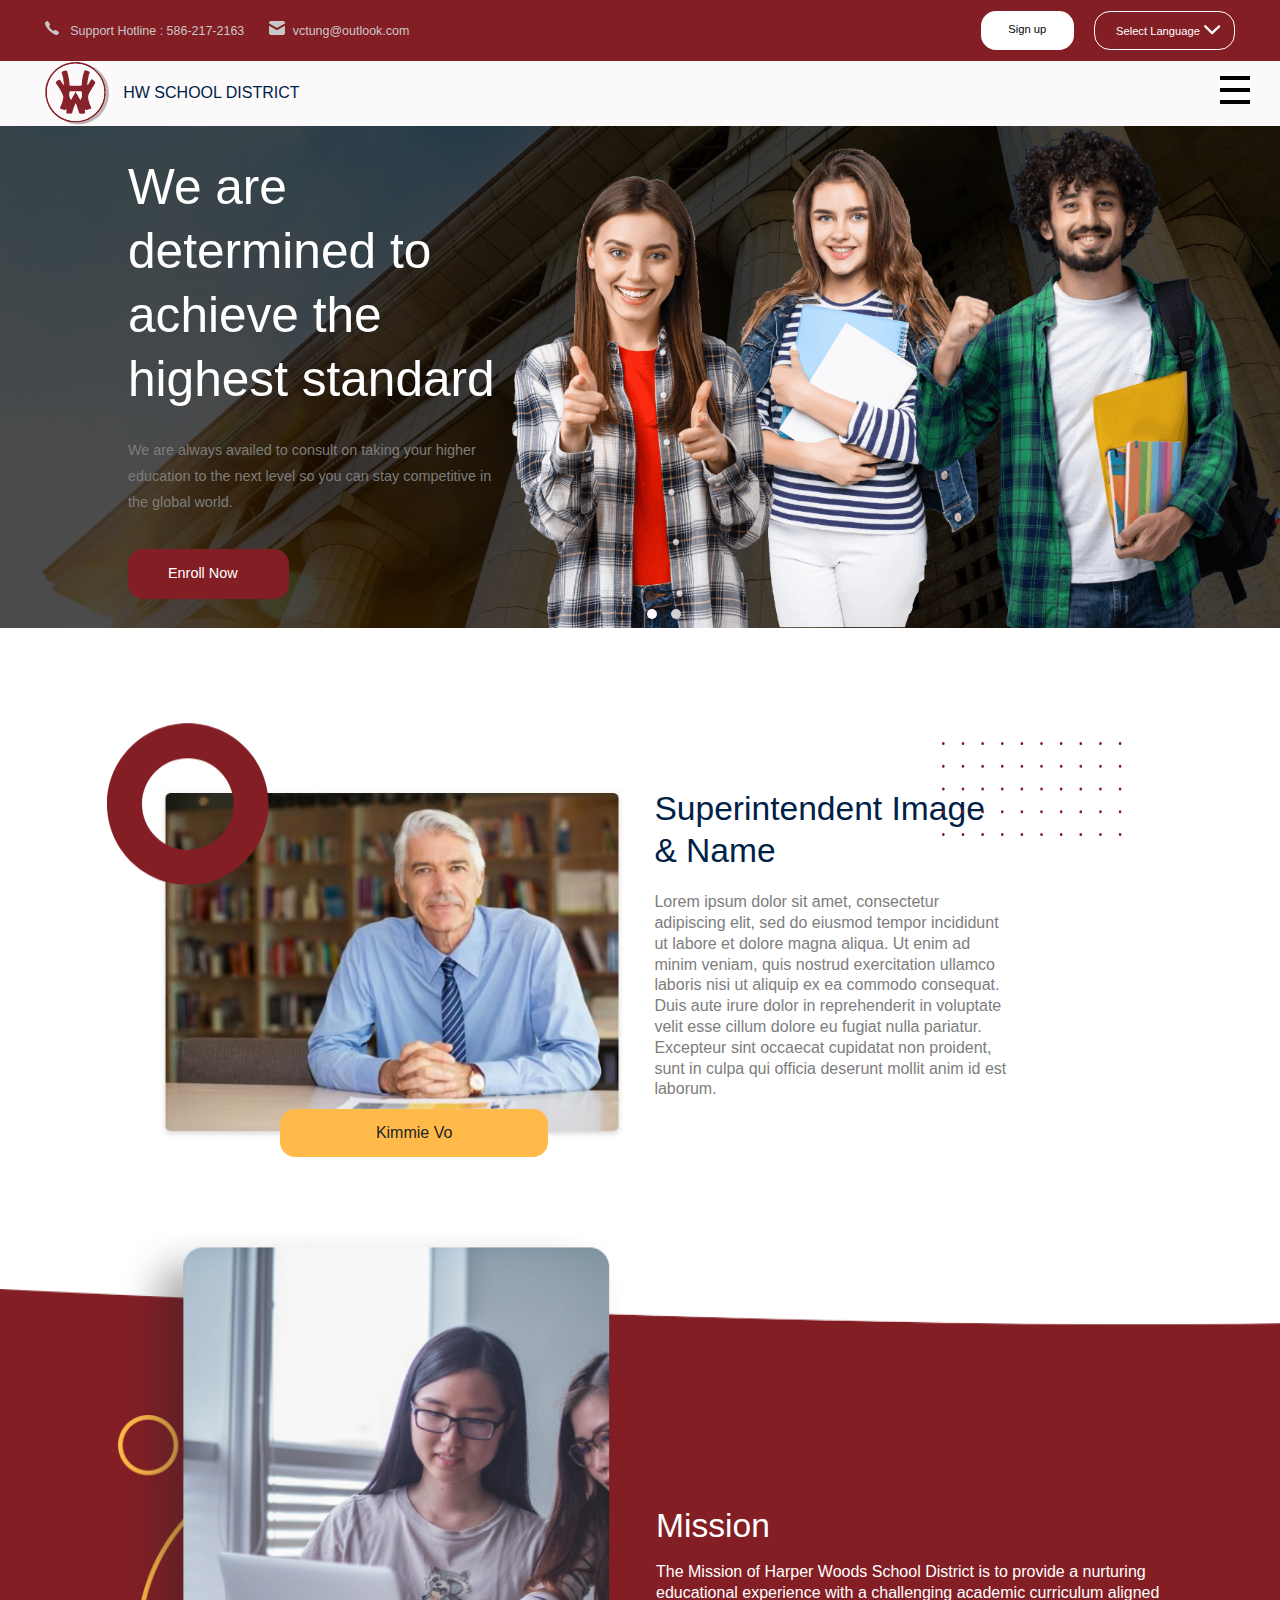
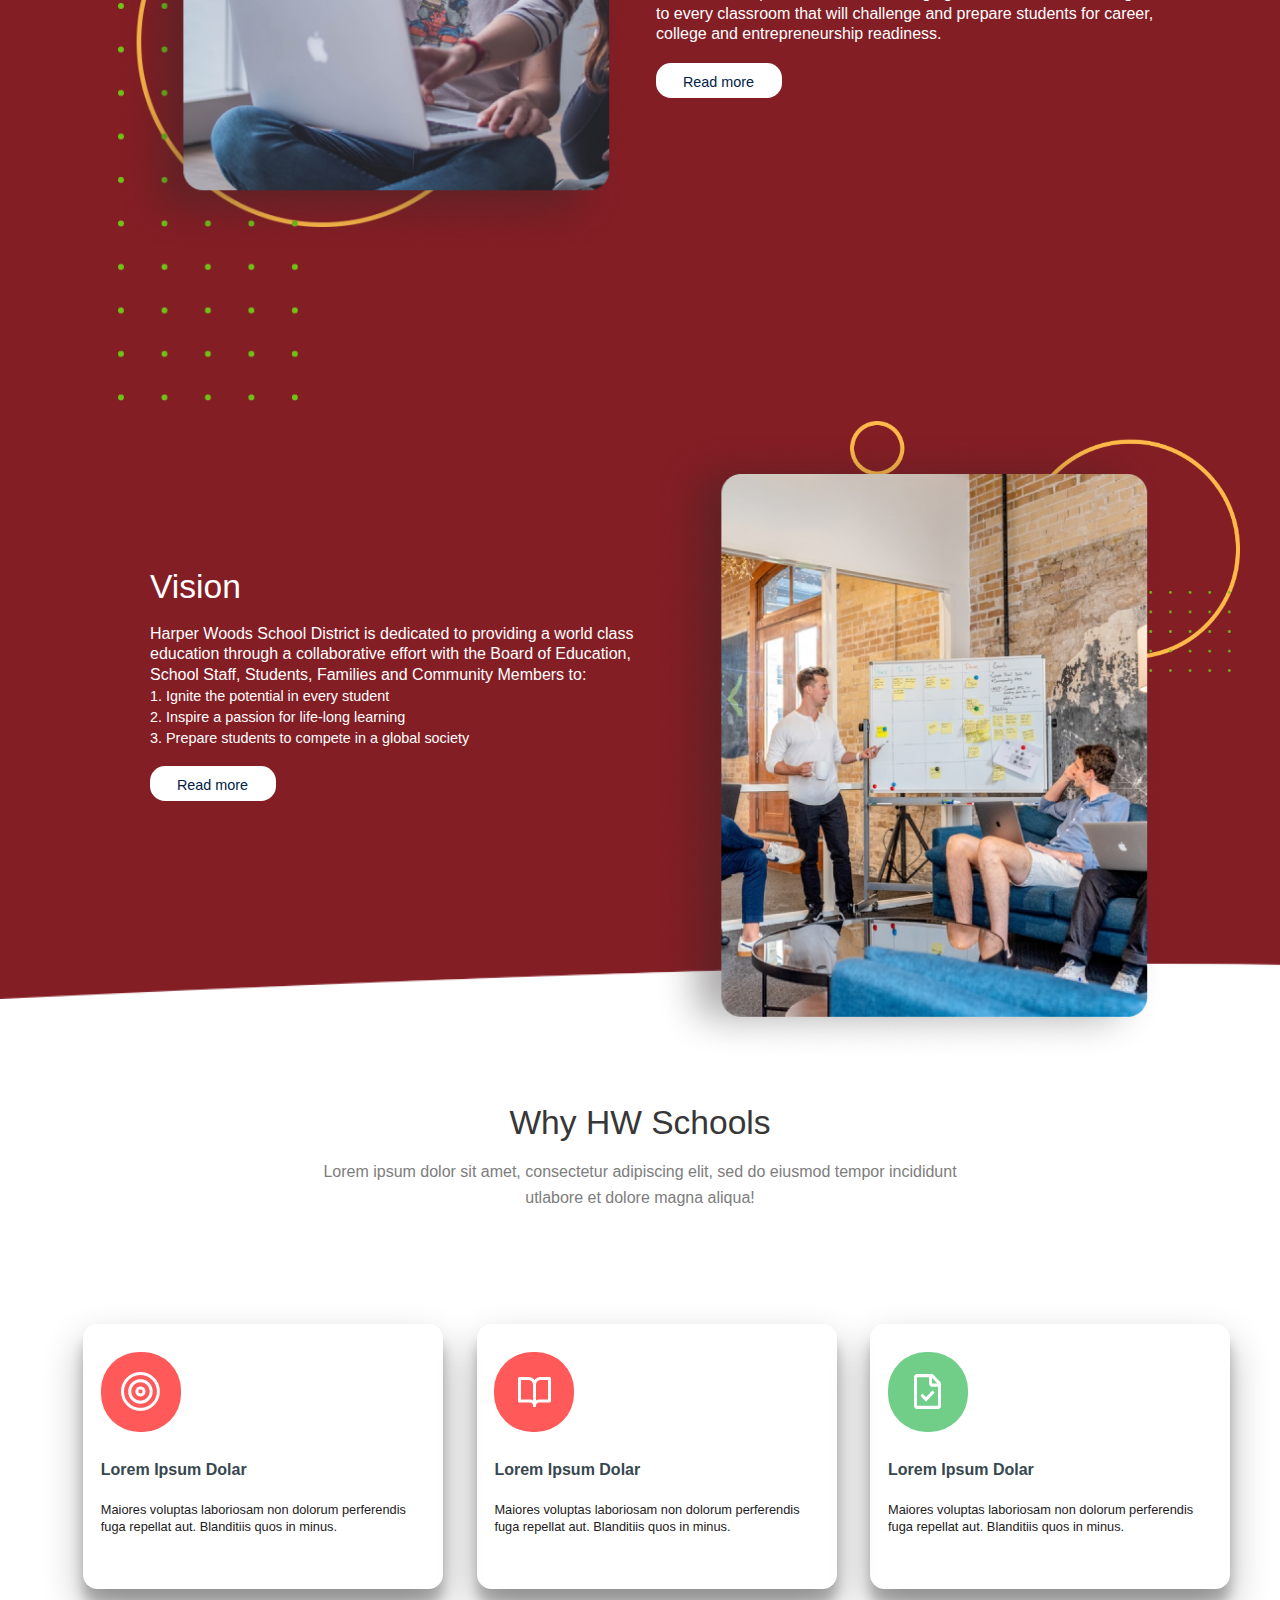
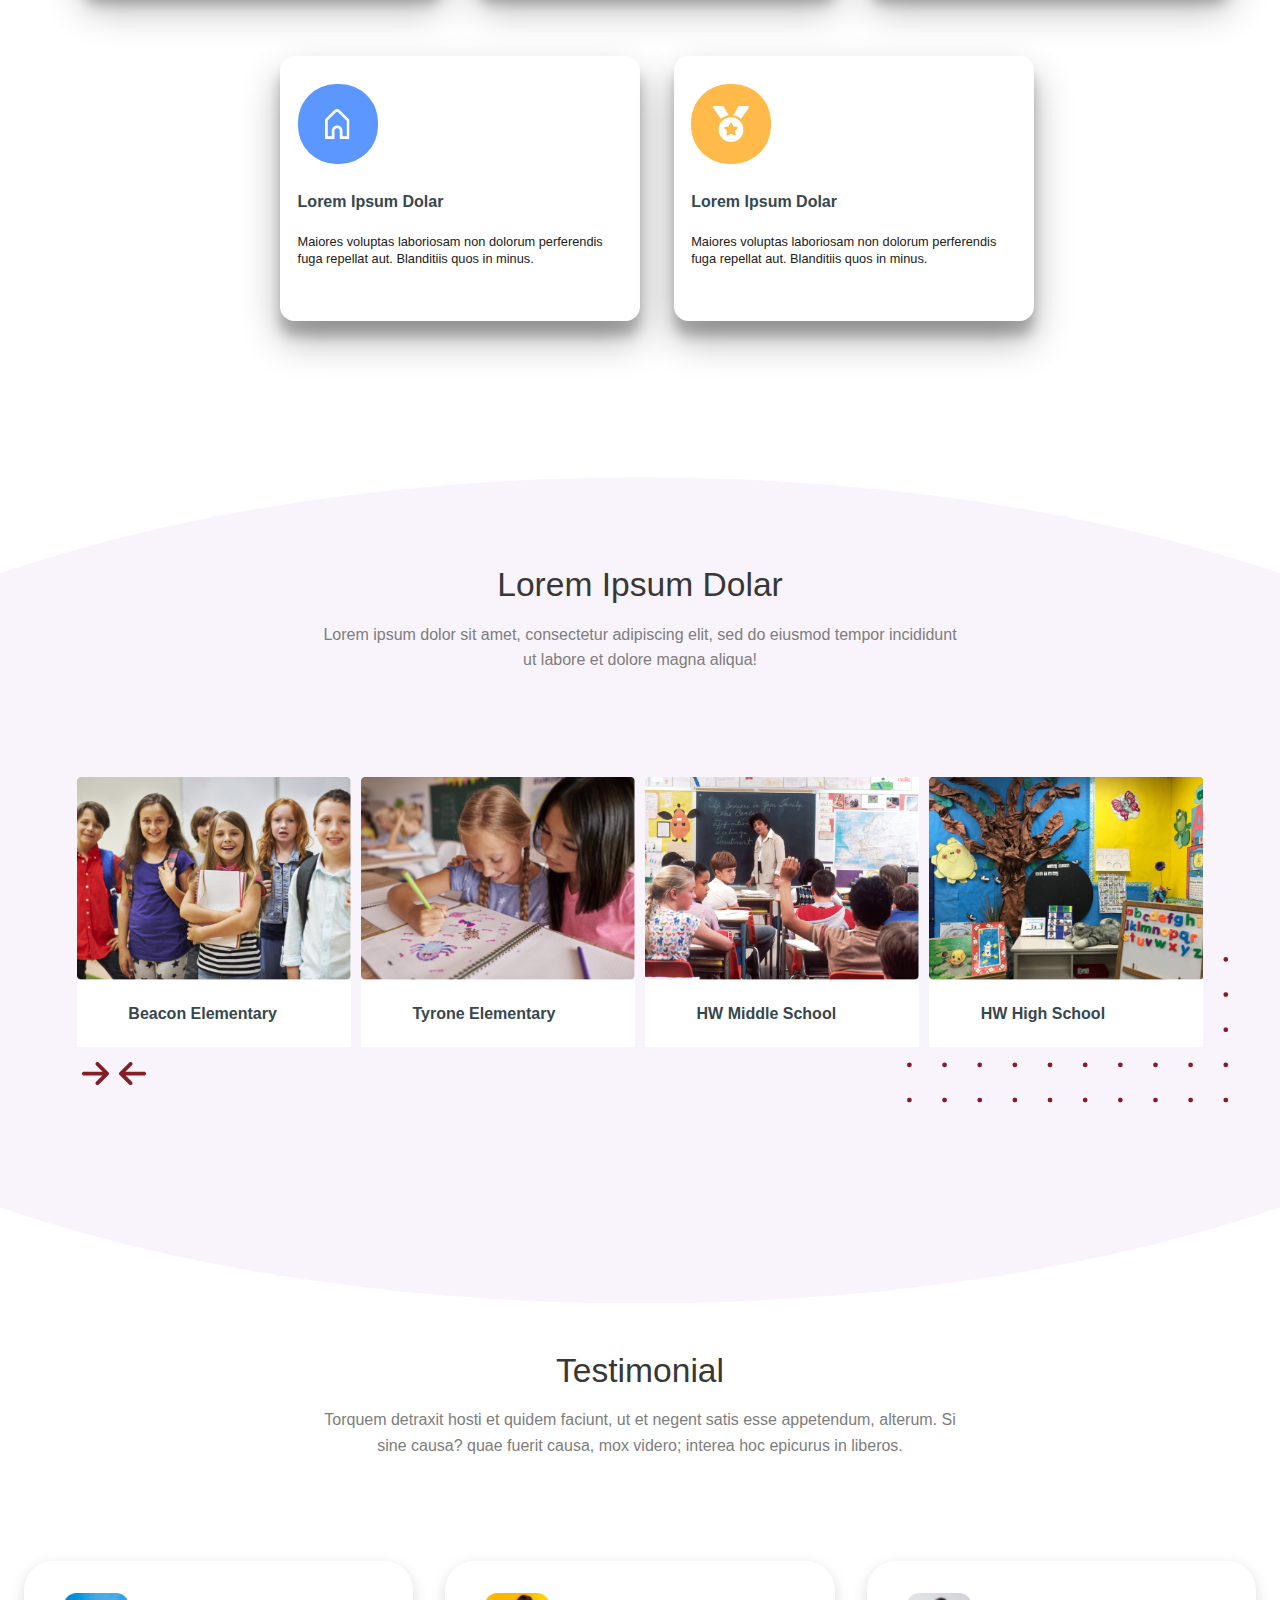
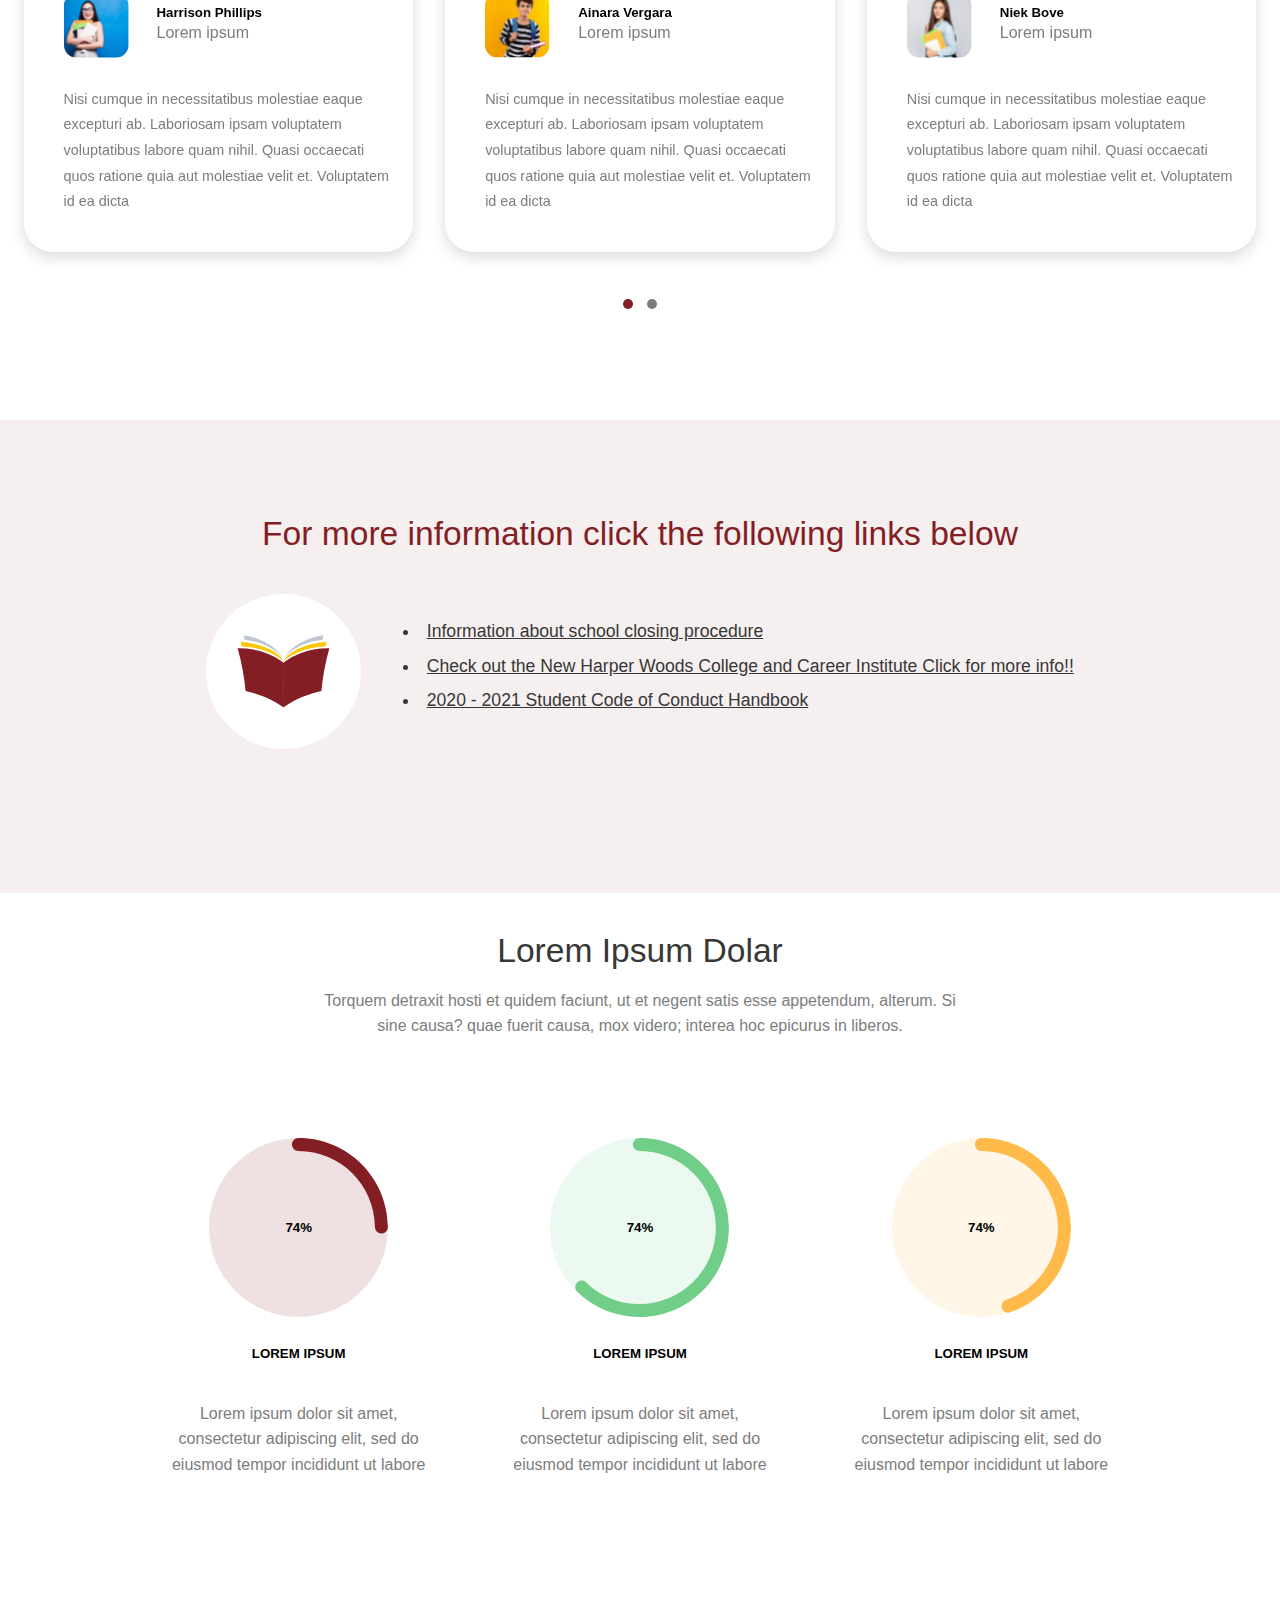
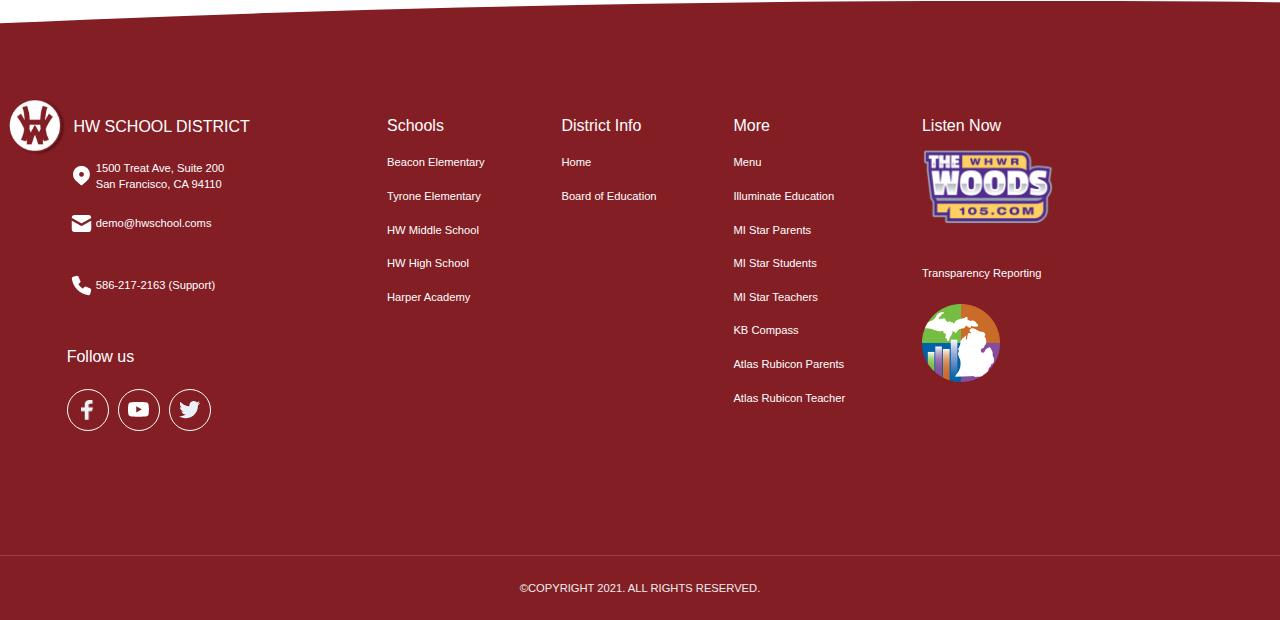
==== commit 4631178b: "saas" ====
--- a/index.html
+++ b/index.html
@@ -44,9 +44,12 @@
 				<img src="./images/logo.png" alt="" class="logo">
 				 <h1 class="header-text"> HW SCHOOL DISTRICT </h1>
 				</div>
+				<div class="header-border">
+					<!-- <img src="./images/border.png" alt=""> -->
+				</div>	
 			
 			<nav class="navbar" id="nav">
-				<div class="header-border"></div>
+				
 				<ul class="navbar-menu">
 					
 					<li><a href="#">Home</a></li>	
--- a/scss/style.css
+++ b/scss/style.css
@@ -155,21 +155,17 @@
 
 header {
   position: relative;
-  display: flex;
+  width: 100%;
+  display: flex;
+  align-items: center;
   background-color: #FBF9F9;
-  align-items: center;
-  padding: 0 2.8rem;
-  height: 4.1rem;
+  padding: 0rem 2.8rem;
 }
 
 .header-logo {
-  flex: 0 0 20%;
-  display: flex;
-  align-items: center;
+  align-self: baseline;
 }
 .header-logo .logo {
-  max-width: 3rem;
-  height: 3rem;
   vertical-align: middle;
 }
 .header-logo .header-text {
@@ -188,23 +184,18 @@
   width: 2.2rem;
   height: 4.1rem;
   background-color: #FFFFFF;
-  margin-right: 2.7rem;
+  margin: 0 2.7rem;
+  display: inline-block;
 }
 
 .navbar {
-  flex: 0 0 75%;
-  display: flex;
-  height: 4.1rem;
-  align-items: center;
-  justify-content: flex-end;
-  margin: 0px;
+  display: inline-block;
+  margin-left: auto;
+  align-self: baseline;
 }
 .navbar .navbar-menu {
   margin: 0px;
   padding: 0px;
-  display: flex;
-  align-items: center;
-  justify-content: end;
 }
 .navbar .navbar-menu li {
   display: inline-block;
@@ -225,6 +216,7 @@
   width: 61px;
   height: 44px;
   display: inline-block;
+  vertical-align: middle;
 }
 .search a {
   position: absolute;
--- a/scss/mobile-responsive.css
+++ b/scss/mobile-responsive.css
@@ -5,148 +5,198 @@
   --gray: #85888C;
 }
 
+@media (max-width: 1298px) {
+  .toggle-btn {
+    display: block;
+  }
+  .navbar {
+    display: none;
+    width: 100%;
+  }
+  .navbar ul li {
+    width: 100%;
+  }
+  .navbar .navbar-menu {
+    display: block;
+    display: inline-block;
+    padding-top: 25px;
+    padding-left: 14px;
+    background-color: #FBF9F9;
+  }
+  .navbar .navbar-menu li {
+    padding-bottom: 25px;
+  }
+  .navbar.show {
+    display: block;
+    position: relative;
+    z-index: 999;
+  }
+  header {
+    display: block;
+  }
+  .header-border {
+    display: none;
+  }
+}
 @media (max-width: 991px) {
+  /* topnav */
+  .top-nav {
+    flex-direction: column;
+    padding: 1rem 1.5rem;
+    justify-content: center;
+    height: 5.8rem;
+  }
+  .header-logo {
+    padding: 0 2rem;
+  }
+  .header-signup {
+    padding-top: 10px;
+  }
+  .top-nav li a {
+    font-size: 0.6rem;
+  }
+  .header-signup .btn {
+    padding: 8px 15px;
+    font-size: 0.8rem;
+  }
+  .header_lang {
+    font-size: 0.6rem;
+  }
+  .left_owl {
+    padding: 5rem 2rem 0 2rem;
+  }
+  .owl__slide {
+    display: flex;
+    align-items: center;
+    flex-direction: column;
+  }
+  header {
+    padding: 0;
+    width: 100%;
+    display: inline-block;
+  }
+  .header-border {
+    display: none;
+  }
+  .toggle-btn {
+    display: block;
+  }
+  .navbar {
+    display: none;
+    width: 100%;
+  }
+  .navbar ul li {
+    width: 100%;
+  }
+  .navbar .navbar-menu {
+    display: block;
+    padding-left: 2.5rem;
+    background-color: #FBF9F9;
+  }
+  .navbar.show {
+    display: block;
+    position: relative;
+    z-index: 999;
+  }
+  .navbar-menu li {
+    padding: 10px 0;
+  }
+  .header-logo .logo {
+    width: 50px;
+  }
+  .about {
+    width: 100%;
+  }
+  .about-main-listing {
+    flex-direction: column;
+  }
+  .about_left .about-img {
+    width: 100%;
+  }
+  .about_left .about-button .about_btn {
+    padding: 1rem 2rem;
+    font-size: 0.8rem;
+  }
+  .about_left .about-button {
+    top: 83%;
+  }
+  .about_right {
+    padding-top: 3rem;
+    margin-left: 0;
+  }
+  .about-head::after {
+    top: 0%;
+    right: 0%;
+  }
+  .about-details {
+    padding-right: 0;
+  }
+  .mission {
+    flex-direction: column;
+  }
+  .mission-inner .mission-dot {
+    max-width: 154px;
+    top: 6%;
+  }
+  .mission-content {
+    padding: 3rem 0;
+  }
+  .vision {
+    flex-direction: column;
+  }
+  .vision-inner .vision-dot {
+    left: 53%;
+  }
+  .vision-inner .vision-circle {
+    right: 14%;
+  }
+  .card-section {
+    padding: 2.8rem 0 3.8rem 0;
+  }
+  .section-head-heading {
+    padding: 0 2rem;
+  }
+  .progress {
+    flex-direction: column;
+  }
+  .info .info-content {
+    flex-direction: column;
+  }
+  .info .info-content ul {
+    padding-top: 3rem;
+    padding: 3rem 2.8rem 0 2.8rem;
+  }
+  .card {
+    margin: 2rem 1rem 2rem 1.2rem;
+  }
+  .footer .footer-top {
+    flex-direction: column;
+    padding-left: 2rem;
+    padding-bottom: 2.8rem;
+  }
+  .footer__nav {
+    flex-direction: column;
+  }
+  .footer .footer-info {
+    padding-left: 0;
+  }
+}
+@media (max-width: 320px) {
+  .vision-inner .vision-dot {
+    left: 42%;
+  }
+  .header-logo {
+    padding: 0 1rem;
+  }
+  .toggle-btn {
+    right: 20px;
+  }
+  .header-logo {
+    padding: 1rem 0 1rem 1rem;
+  }
   h2 {
     font-size: 1.5rem;
     color: #FFFFFF;
     line-height: 2rem;
   }
-  /* topnav */
-  .top-nav {
-    flex-direction: column;
-    padding: 1rem 1.5rem;
-    justify-content: center;
-    height: 5.8rem;
-  }
-  .header-logo {
-    padding: 0 2rem;
-  }
-  .header-signup {
-    padding-top: 10px;
-  }
-  .top-nav li a {
-    font-size: 0.6rem;
-  }
-  .header-signup .btn {
-    padding: 8px 15px;
-    font-size: 0.8rem;
-  }
-  .header_lang {
-    font-size: 0.6rem;
-  }
-  .left_owl {
-    padding: 5rem 2rem 0 2rem;
-  }
-  .owl__slide {
-    display: flex;
-    align-items: center;
-    flex-direction: column;
-  }
-  header {
-    padding: 0;
-    width: 100%;
-    display: inline-block;
-  }
-  .header-border {
-    display: none;
-  }
-  .toggle-btn {
-    display: block;
-  }
-  .navbar {
-    display: none;
-    width: 100%;
-  }
-  .navbar ul li {
-    width: 100%;
-  }
-  .navbar .navbar-menu {
-    display: block;
-    padding-left: 2.5rem;
-    background-color: #FBF9F9;
-  }
-  .navbar.show {
-    display: block;
-    position: relative;
-    z-index: 999;
-  }
-  .navbar-menu li {
-    padding: 10px 0;
-  }
-  .about {
-    width: 100%;
-  }
-  .about-main-listing {
-    flex-direction: column;
-  }
-  .about_left .about-img {
-    width: 100%;
-  }
-  .about_left .about-button .about_btn {
-    padding: 1rem 2rem;
-    font-size: 0.8rem;
-  }
-  .about_left .about-button {
-    top: 83%;
-  }
-  .about_right {
-    padding-top: 3rem;
-    margin-left: 0;
-  }
-  .about-head::after {
-    top: 0%;
-    right: 0%;
-  }
-  .about-details {
-    padding-right: 0;
-  }
-  .mission {
-    flex-direction: column;
-  }
-  .mission-inner .mission-dot {
-    max-width: 154px;
-    top: 6%;
-  }
-  .mission-content {
-    padding: 3rem 0;
-  }
-  .vision {
-    flex-direction: column;
-  }
-  .vision-inner .vision-dot {
-    left: 53%;
-  }
-  .vision-inner .vision-circle {
-    right: 14%;
-  }
-  .card-section {
-    padding: 2.8rem 0 3.8rem 0;
-  }
-  .section-head-heading {
-    padding: 0 2rem;
-  }
-  .progress {
-    flex-direction: column;
-  }
-  .info .info-content {
-    flex-direction: column;
-  }
-  .info .info-content ul {
-    padding-top: 3rem;
-    padding: 3rem 2.8rem 0 2.8rem;
-  }
-  .card {
-    margin: 2rem 1rem 2rem 1.2rem;
-  }
-  .footer .footer-top {
-    flex-direction: column;
-    padding-left: 2rem;
-    padding-bottom: 2.8rem;
-  }
-  .footer__nav {
-    flex-direction: column;
-  }
-  .footer .footer-info {
-    padding-left: 0;
-  }
 }/*# sourceMappingURL=mobile-responsive.css.map */